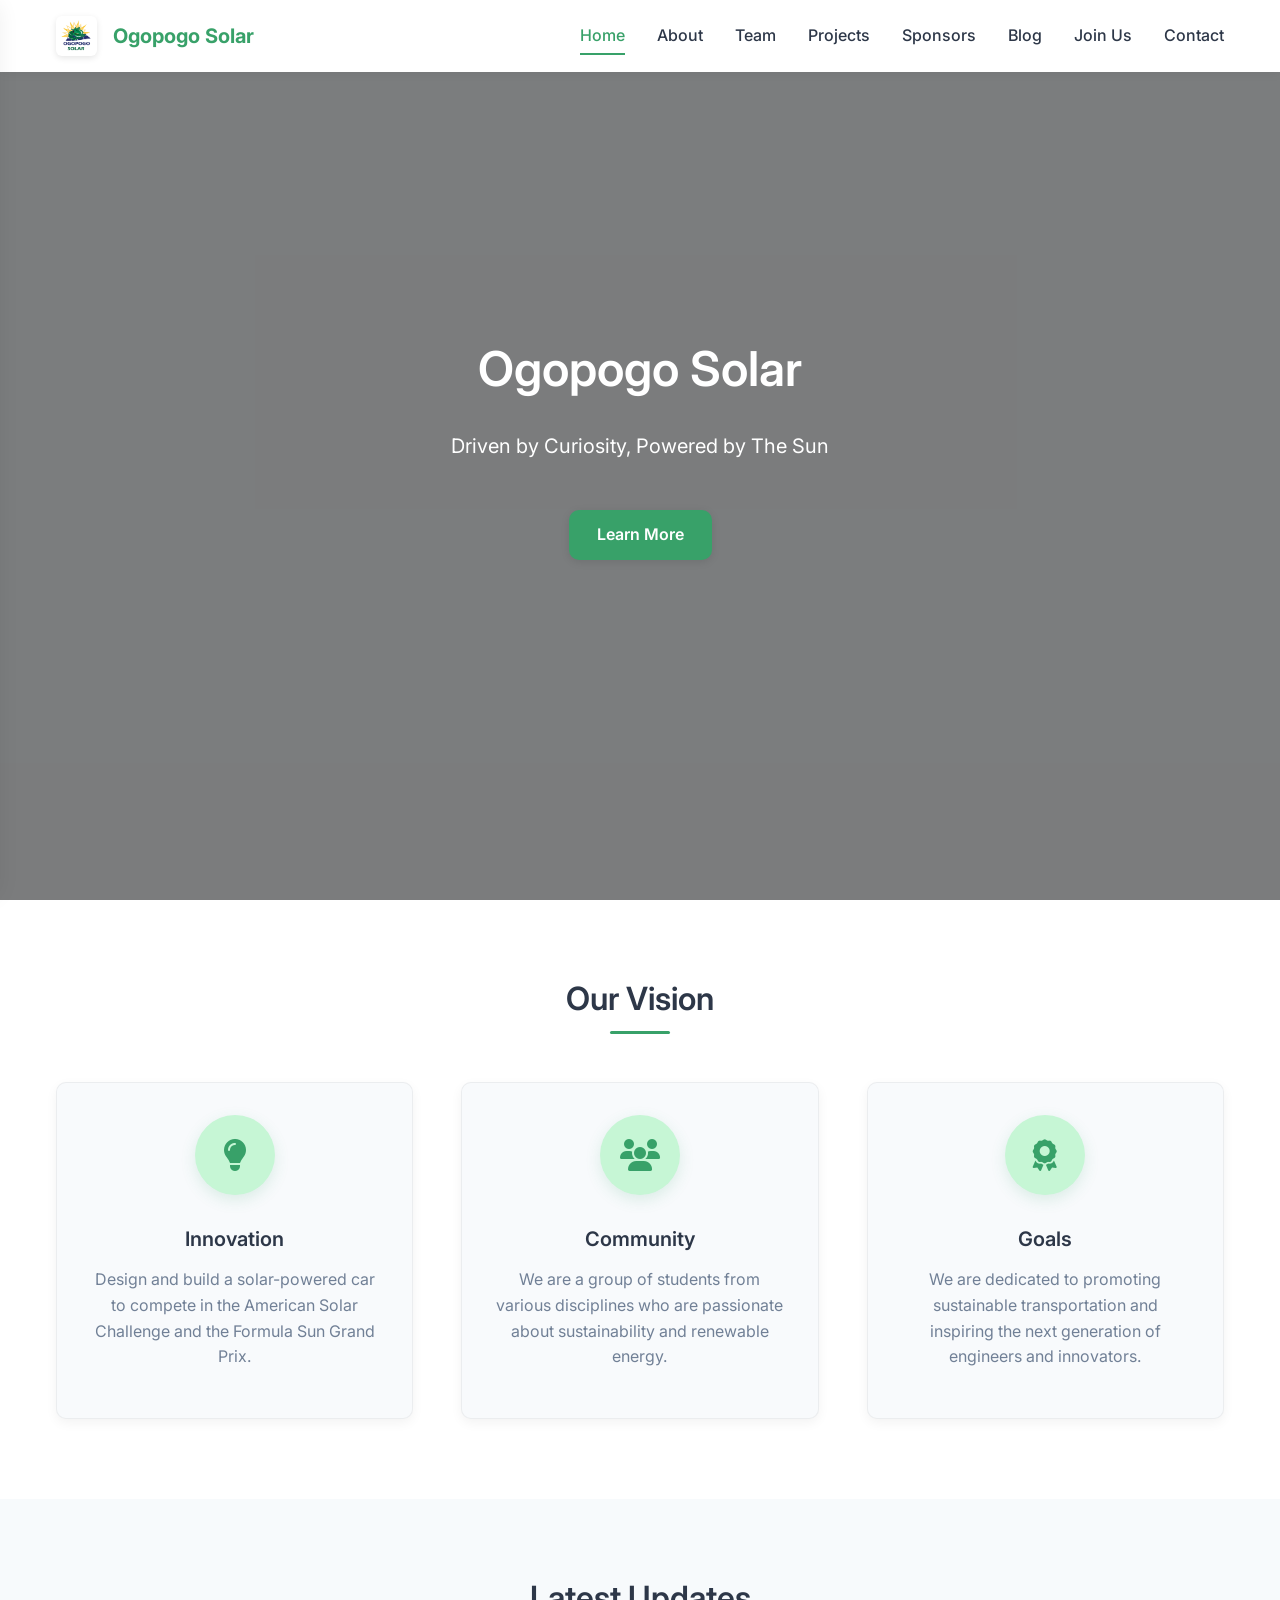
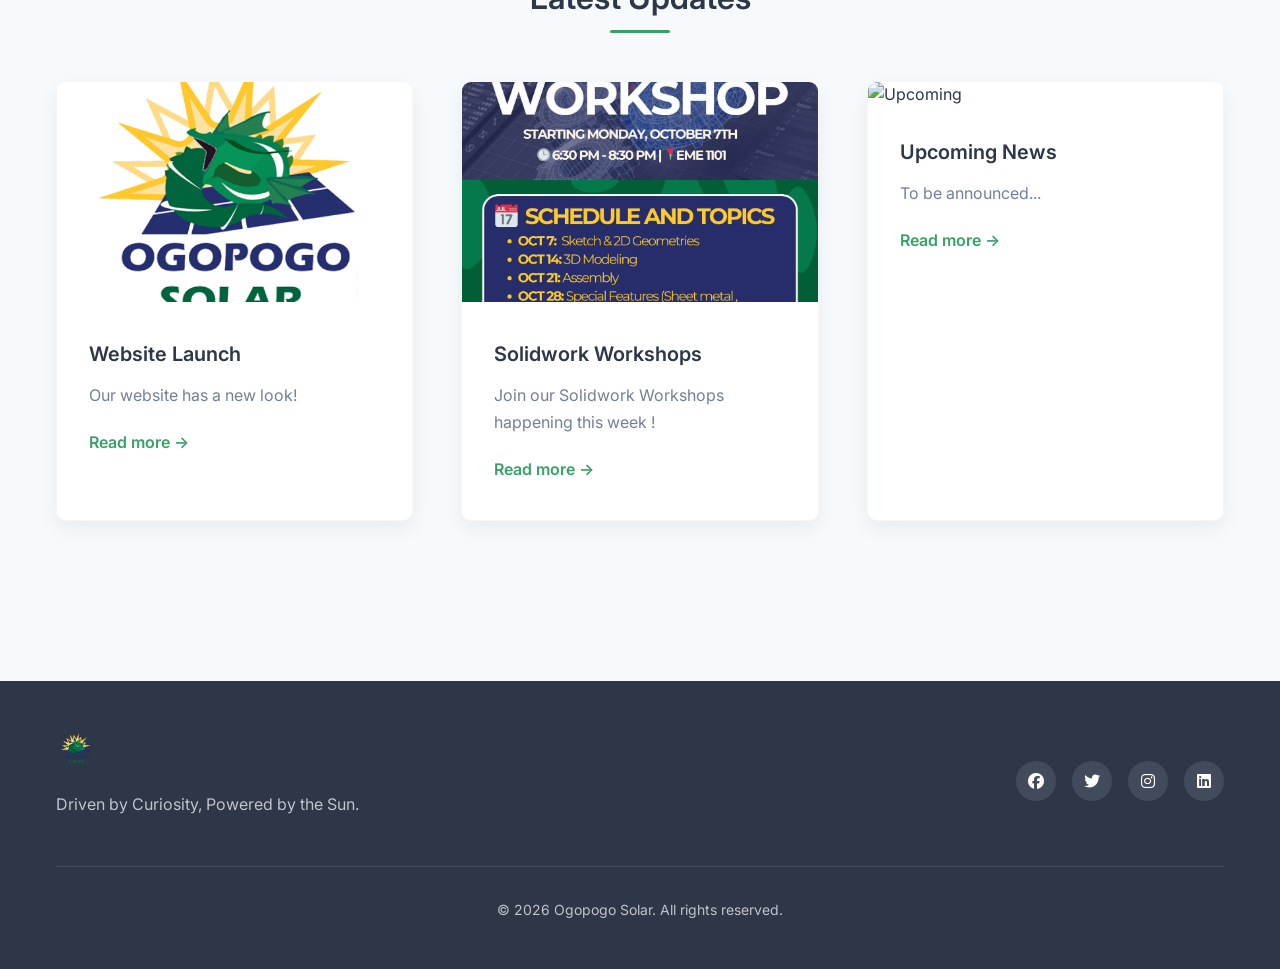
==== index.html @ 22ad95b1 "Intial Comit" ====
<!DOCTYPE html>
<html lang="en">
<head>
    <meta charset="UTF-8">
    <meta name="viewport" content="width=device-width, initial-scale=1.0">
    <title>Ogopogo Solar Website</title>
    <!--Google Fonts-->
    <link rel="stylesheet" href="https://fonts.googleapis.com/css2?family=Inter:wght@400;500;600;700&display=swap">
    <!--Shared CSS-->
    <link rel="stylesheet" href="css/style.css">
    <!--Page specific CSS-->
    <link rel="stylesheet" href="css/home.css">
    <!--Icons-->
    <link rel="stylesheet" href="https://cdnjs.cloudflare.com/ajax/libs/font-awesome/6.4.2/css/all.min.css">
</head>
<body>
    <!--Header-->
    <header class="header">
        <div class="container">
            <div class="header-content">
                <div class="logo">
                    <img src="img/logo.png" alt="Ogopogo Solar logo">
                    <span>Ogopogo Solar</span>
                </div>
                
                <nav class="main-nav">
                    <ul>
                        <li><a href="index.html" class="active">Home</a></li>
                        <li><a href="about.html">About</a></li>
                        <li><a href="team.html">Team</a></li>
                        <li><a href="projects.html">Projects</a></li>
                        <li><a href="sponsors.html">Sponsors</a></li>
                        <li><a href="blog.html">Blog</a></li>
                        <li><a href="join.html">Join Us</a></li>
                        <li><a href="contact.html">Contact</a></li>
                    </ul>
                </nav>
                
                <button class="mobile-menu-toggle">
                    <i class="fas fa-bars"></i>
                </button>
            </div>
        </div>
    </header>

    <!--Mobile Menu-->
    <div class="mobile-menu">
        <button class="mobile-menu-close">
            <i class="fas fa-times"></i>
        </button>
        <ul>
            <li><a href="index.html" class="active">Home</a></li>
            <li><a href="about.html">About</a></li>
            <li><a href="team.html">Team</a></li>
            <li><a href="projects.html">Projects</a></li>
            <li><a href="sponsors.html">Sponsors</a></li>
            <li><a href="blog.html">Blog</a></li>
            <li><a href="join.html">Join Us</a></li>
            <li><a href="contact.html">Contact</a></li>
        </ul>
    </div>

    <!--Main-->
    <main>
        <!--Video Background-->
        <section class="hero-video">
            <div class="video-container">
                <!--The Video-->
                <video class="video-bg" autoplay muted loop>
                    <source src="video/solar-car.mp4" type="video/mp4">
                    <!--Just in case the video doesnt work-->
                    <img src="img/hero-bg.jpg" alt="ImageFallback">
                </video>
                <div class="overlay">
                    <h1>Ogopogo Solar</h1>
                    <p>Driven by Curiosity, Powered by The Sun</p>
                    <a href="about.html" class="btn btn-primary">Learn More</a>
                </div>
            </div>
        </section>

        <!-- Why Join Us Section -->
        <section class="features">
            <div class="container">
                <h2 class="section-title">Our Vision</h2>
                
                <div class="features-grid">
                    <div class="feature-card">
                        <div class="feature-icon">
                            <i class="fas fa-lightbulb"></i>
                        </div>
                        <h3>Innovation</h3>
                        <p>Design and build a solar-powered car to compete in the American Solar Challenge and the Formula Sun Grand Prix.</p>
                    </div>
                    
                    <div class="feature-card">
                        <div class="feature-icon">
                            <i class="fas fa-users"></i>
                        </div>
                        <h3>Community</h3>
                        <p>We are a group of students from various disciplines who are passionate about sustainability and renewable energy.</p>
                    </div>
                    
                    <div class="feature-card">
                        <div class="feature-icon">
                            <i class="fas fa-award"></i>
                        </div>
                        <h3>Goals</h3>
                        <p>We are dedicated to promoting sustainable transportation and inspiring the next generation of engineers and innovators.</p>
                    </div>
                </div>
            </div>
        </section>

        <!-- Latest Updates Section -->
        <section class="latest-updates">
            <div class="container">
                <h2 class="section-title">Latest Updates</h2>
                
                <div class="updates-grid">
                    <div class="update-card">
                        <img src="img/update-1.jpg" alt="Website Launch">
                        <div class="update-content">
                            <h3>Website Launch</h3>
                            <p>Our website has a new look!</p>
                            <a href="#" class="read-more">Read more &rarr;</a>
                        </div>
                    </div>
                    
                    <div class="update-card">
                        <img src="img/update-2.jpg" alt="Workshops">
                        <div class="update-content">
                            <h3>Solidwork Workshops</h3>
                            <p>Join our Solidwork Workshops happening this week !</p>
                            <a href="#" class="read-more">Read more &rarr;</a>
                        </div>
                    </div>
                    
                    <div class="update-card">
                        <img src="img/update-3.jpg" alt="Upcoming">
                        <div class="update-content">
                            <h3>Upcoming News</h3>
                            <p>To be announced...</p>
                            <a href="#" class="read-more">Read more &rarr;</a>
                        </div>
                    </div>
                </div>
            </div>
        </section>
    </main>

    <!--Footer-->
    <footer class="footer">
        <div class="container">
            <div class="footer-content">
                <div class="footer-logo">
                    <img src="img/logo.png" alt="OgopogoSolar Logo">
                    <p>Driven by Curiosity, Powered by the Sun.</p>
                </div>
                <div class="social-links">
                    <a href="#"><i class="fab fa-facebook"></i></a>
                    <a href="#"><i class="fab fa-twitter"></i></a>
                    <a href="#"><i class="fab fa-instagram"></i></a>
                    <a href="#"><i class="fab fa-linkedin"></i></a>
                </div>
            </div>
            <div class="copyright">
                &copy; <span id="current-year"></span> Ogopogo Solar. All rights reserved.
            </div>
        </div>
    </footer>

    <!--Shared JavaScript-->
    <script src="js/main.js"></script>
    <!--Page specific JavaScript-->
    <script src="js/home.js"></script>
</body>
</html>
---- css/style.css ----
/* 
Shared style for the entire website
*/

/* Base Reset */
* {
    margin: 0;
    padding: 0;
    box-sizing: border-box;
}

/* Global Variables */
:root {
    /* Colors */
    --primary-color: #38a169;  /* Slightly deeper, more modern green */
    --primary-dark: #2f855a;
    --primary-light: #c6f6d5;
    --secondary-color: #4299e1;  /* Modern blue */
    --text-dark: #2d3748;  /* Softer dark text */
    --text-light: #718096;  /* Softer gray text */
    --background-light: #f7fafc;  /* Softer off-white */
    --background-white: #ffffff;
    --background-card: #f8fafc;  /* Very subtle off-white for cards */
    --header-shadow: rgba(0, 0, 0, 0.05);
    
    /* Font sizes */
    --font-xl: 3rem;
    --font-lg: 2rem;
    --font-md: 1.25rem;
    --font-sm: 1rem;
    --font-xs: 0.875rem;
    
    /* Spacing */
    --spacing-xs: 0.5rem;
    --spacing-sm: 1rem;
    --spacing-md: 2rem;
    --spacing-lg: 3rem;
    --spacing-xl: 5rem;
    
    /* Border radius */
    --border-radius-sm: 6px;  /* Slightly increased */
    --border-radius-md: 10px; /* Slightly increased */
    --border-radius-lg: 16px; /* Slightly increased */
    
    /* Transitions */
    --transition-speed: 0.3s;
}

/* Typography */
body {
    font-family: 'Inter', 'Segoe UI', Tahoma, Geneva, Verdana, sans-serif;
    line-height: 1.6;
    color: var(--text-dark);
    background-color: var(--background-light);
}

h1, h2, h3, h4, h5, h6 {
    margin-bottom: var(--spacing-sm);
    line-height: 1.2;
    font-weight: 600;
}

a {
    text-decoration: none;
    color: var(--primary-color);
    transition: color var(--transition-speed) ease;
}

a:hover {
    color: var(--primary-dark);
}

p {
    margin-bottom: var(--spacing-sm);
}

/* Layout & Container */
.container {
    width: 100%;
    max-width: 1200px;
    margin: 0 auto;
    padding: 0 var(--spacing-sm);
}

.section-title {
    text-align: center;
    font-size: var(--font-lg);
    margin-bottom: var(--spacing-lg);
    position: relative;
    padding-bottom: var(--spacing-sm);
}

.section-title::after {
    content: '';
    position: absolute;
    bottom: 0;
    left: 50%;
    transform: translateX(-50%);
    width: 60px;
    height: 3px;
    background-color: var(--primary-color);
    border-radius: 3px;
}

/* Buttons */
.btn {
    display: inline-block;
    padding: 0.75rem 1.75rem;
    font-weight: 600;
    border-radius: var(--border-radius-md);
    cursor: pointer;
    transition: all var(--transition-speed) ease;
    text-align: center;
    border: none;
    outline: none;
    box-shadow: 0 2px 8px rgba(0, 0, 0, 0.1);
}

.btn-primary {
    background-color: var(--primary-color);
    color: white;
}

.btn-primary:hover {
    background-color: var(--primary-dark);
    color: white;
    transform: translateY(-2px);
    box-shadow: 0 4px 12px rgba(0, 0, 0, 0.15);
}

.btn-secondary {
    background-color: var(--secondary-color);
    color: white;
}

.btn-secondary:hover {
    background-color: #1976D2;
    color: white;
    transform: translateY(-2px);
    box-shadow: 0 4px 12px rgba(0, 0, 0, 0.15);
}

.btn-outline {
    background-color: transparent;
    border: 2px solid var(--primary-color);
    color: var(--primary-color);
}

.btn-outline:hover {
    background-color: var(--primary-color);
    color: white;
    transform: translateY(-2px);
}

/* Header */
.header {
    position: fixed;
    top: 0;
    left: 0;
    width: 100%;
    background-color: var(--background-white);
    box-shadow: 0 2px 10px var(--header-shadow);
    z-index: 1000;
    transition: all var(--transition-speed) ease;
}

.header.scrolled {
    padding: 5px 0;
    box-shadow: 0 4px 20px rgba(0, 0, 0, 0.08);
}

.header-content {
    display: flex;
    justify-content: space-between;
    align-items: center;
    padding: var(--spacing-sm) 0;
}

.logo {
    display: flex;
    align-items: center;
    transition: transform var(--transition-speed) ease;
}

.logo:hover {
    transform: scale(1.05);
}

.logo img {
    height: 40px;
    margin-right: var(--spacing-sm);
    border-radius: var(--border-radius-sm);
    box-shadow: 0 2px 6px rgba(0, 0, 0, 0.1);
}

.logo span {
    font-size: var(--font-md);
    font-weight: 700;
    color: var(--primary-color);
}

.main-nav ul {
    display: flex;
    list-style: none;
}

.main-nav li {
    margin-left: var(--spacing-md);
}

.main-nav a {
    color: var(--text-dark);
    font-weight: 500;
    position: relative;
    padding: 8px 0;
}

.main-nav a:hover {
    color: var(--primary-color);
}

.main-nav a.active {
    color: var(--primary-color);
}

.main-nav a::after {
    content: '';
    position: absolute;
    bottom: -2px;
    left: 0;
    width: 0;
    height: 2px;
    background-color: var(--primary-color);
    transition: width var(--transition-speed) ease;
}

.main-nav a:hover::after,
.main-nav a.active::after {
    width: 100%;
}

.mobile-menu-toggle {
    display: none;
    background: none;
    border: none;
    font-size: var(--font-md);
    color: var(--text-dark);
    cursor: pointer;
    transition: color var(--transition-speed) ease;
}

.mobile-menu-toggle:hover {
    color: var(--primary-color);
}

/* Mobile Menu */
.mobile-menu {
    position: fixed;
    top: 0;
    left: 0;
    width: 280px;
    height: 100vh;
    background-color: var(--background-white);
    z-index: 1001;
    transform: translateX(-100%);
    transition: transform var(--transition-speed) ease;
    box-shadow: 2px 0 20px var(--header-shadow);
    padding: var(--spacing-lg) var(--spacing-md);
    border-radius: 0 var(--border-radius-lg) var(--border-radius-lg) 0;
}

.mobile-menu.open {
    transform: translateX(0);
}

.mobile-menu-close {
    position: absolute;
    top: var(--spacing-sm);
    right: var(--spacing-sm);
    background: none;
    border: none;
    font-size: var(--font-md);
    color: var(--text-dark);
    cursor: pointer;
    padding: 5px;
    border-radius: 50%;
    transition: all var(--transition-speed) ease;
}

.mobile-menu-close:hover {
    color: var(--primary-color);
    background-color: var(--primary-light);
}

.mobile-menu ul {
    list-style: none;
    margin-top: var(--spacing-lg);
}

.mobile-menu li {
    margin-bottom: var(--spacing-md);
}

.mobile-menu a {
    color: var(--text-dark);
    font-weight: 500;
    display: block;
    font-size: var(--font-md);
    padding: 8px 0;
    border-radius: var(--border-radius-sm);
    transition: all var(--transition-speed) ease;
}

.mobile-menu a:hover, .mobile-menu a.active {
    color: var(--primary-color);
    padding-left: 10px;
}

/* Footer */
.footer {
    background-color: #2d3748;
    color: white;
    padding: var(--spacing-lg) 0;
    margin-top: var(--spacing-xl);
}

.footer-content {
    display: flex;
    justify-content: space-between;
    align-items: center;
    margin-bottom: var(--spacing-md);
}

.footer-logo img {
    height: 40px;
    margin-bottom: var(--spacing-sm);
    border-radius: var(--border-radius-sm);
}

.footer-logo p {
    color: rgba(255, 255, 255, 0.7);
}

.social-links {
    display: flex;
    gap: var(--spacing-sm);
}

.social-links a {
    display: flex;
    align-items: center;
    justify-content: center;
    width: 40px;
    height: 40px;
    background-color: rgba(255, 255, 255, 0.1);
    border-radius: 50%;
    color: white;
    transition: all var(--transition-speed) ease;
}

.social-links a:hover {
    background-color: var(--primary-color);
    transform: translateY(-3px);
    box-shadow: 0 5px 15px rgba(0, 0, 0, 0.2);
}

.copyright {
    text-align: center;
    border-top: 1px solid rgba(255, 255, 255, 0.1);
    padding-top: var(--spacing-md);
    font-size: var(--font-xs);
    color: rgba(255, 255, 255, 0.7);
}

/* Responsive styles */
@media (max-width: 992px) {
    .main-nav {
        display: none;
    }
    
    .mobile-menu-toggle {
        display: block;
    }
    
    .footer-content {
        flex-direction: column;
        text-align: center;
    }
    
    .social-links {
        margin-top: var(--spacing-sm);
    }
    
    :root {
        --font-xl: 2.75rem;
        --font-lg: 1.9rem;
    }
}

@media (max-width: 768px) {
    :root {
        --font-xl: 2.5rem;
        --font-lg: 1.8rem;
    }
    
    .section-title {
        margin-bottom: var(--spacing-md);
    }
    
    .btn {
        padding: 0.6rem 1.5rem;
    }
    
    .container {
        padding: 0 var(--spacing-md);
    }
}

@media (max-width: 576px) {
    :root {
        --font-xl: 2rem;
        --font-lg: 1.5rem;
        --font-md: 1.1rem;
    }
    
    .container {
        padding: 0 var(--spacing-sm);
    }
    
    .logo img {
        height: 32px;
    }
    
    .logo span {
        font-size: 1.1rem;
    }
}

/* Additional Modern Styles */
.card {
    background-color: var(--background-white);
    border-radius: var(--border-radius-md);
    padding: var(--spacing-md);
    box-shadow: 0 5px 20px rgba(0, 0, 0, 0.05);
    transition: transform var(--transition-speed) ease, box-shadow var(--transition-speed) ease;
}

.card:hover {
    transform: translateY(-5px);
    box-shadow: 0 15px 30px rgba(0, 0, 0, 0.1);
}

.glass-effect {
    background: rgba(255, 255, 255, 0.05);
    backdrop-filter: blur(10px);
    -webkit-backdrop-filter: blur(10px);
    border: 1px solid rgba(255, 255, 255, 0.1);
    box-shadow: 0 8px 32px 0 rgba(31, 38, 135, 0.07);
}

/* For page transitions */
.page-transition {
    animation: fadeIn 0.8s ease-in-out;
}

@keyframes fadeIn {
    from { opacity: 0; transform: translateY(10px); }
    to { opacity: 1; transform: translateY(0); }
}

/* Improved Scrollbar */
::-webkit-scrollbar {
    width: 8px;
    height: 8px;
}

::-webkit-scrollbar-track {
    background-color: rgba(0, 0, 0, 0.05);
    border-radius: 10px;
}

::-webkit-scrollbar-thumb {
    background-color: var(--primary-color);
    border-radius: 10px;
}

::-webkit-scrollbar-thumb:hover {
    background-color: var(--primary-dark);
}
---- css/home.css ----
/* 
Styling for home page
*/

/* Hero Video Section */
.hero-video {
    position: relative;
    width: 100%;
    height: 100vh;
    overflow: hidden;
}

.video-container {
    position: relative;
    width: 100%;
    height: 100%;
}

.video-bg {
    position: absolute;
    top: 0;
    left: 0;
    width: 100%;
    height: 100%;
    object-fit: cover;
}

.overlay {
    position: absolute;
    top: 0;
    left: 0;
    width: 100%;
    height: 100%;
    background-color: rgba(0, 0, 0, 0.5);
    display: flex;
    flex-direction: column;
    justify-content: center;
    align-items: center;
    color: white;
    text-align: center;
    padding: 0 1rem;
}

.overlay h1 {
    font-size: var(--font-xl);
    margin-bottom: var(--spacing-md);
    animation: fadeInDown 1s ease-out;
}

.overlay p {
    font-size: var(--font-md);
    max-width: 800px;
    margin-bottom: var(--spacing-lg);
    animation: fadeInUp 1s ease-out 0.3s;
    animation-fill-mode: both;
}

.overlay .btn {
    animation: fadeInUp 1s ease-out 0.6s;
    animation-fill-mode: both;
}

/* Features Section */
.features {
    padding: var(--spacing-xl) 0;
    background-color: var(--background-white);
}

.features-grid {
    display: grid;
    grid-template-columns: repeat(3, 1fr);
    gap: var(--spacing-lg);
}

.feature-card {
    text-align: center;
    padding: var(--spacing-md);
    border-radius: var(--border-radius-md);
    border: 1px solid rgba(0, 0, 0, 0.05);
    background-color: var(--background-card);
    transition: transform var(--transition-speed) ease, box-shadow var(--transition-speed) ease;
    box-shadow: 0 4px 12px rgba(0, 0, 0, 0.05);
}

.feature-card:hover {
    transform: translateY(-8px);
    box-shadow: 0 15px 35px rgba(0, 0, 0, 0.1);
}

.feature-icon {
    width: 80px;
    height: 80px;
    background-color: var(--primary-light);
    display: flex;
    align-items: center;
    justify-content: center;
    border-radius: 50%;
    margin: 0 auto var(--spacing-md);
    box-shadow: 0 5px 15px rgba(56, 161, 105, 0.15);
}

.feature-icon i {
    font-size: 32px;
    color: var(--primary-color);
}

.feature-card h3 {
    font-size: var(--font-md);
    margin-bottom: var(--spacing-sm);
}

.feature-card p {
    color: var(--text-light);
}

/* Latest Updates Section */
.latest-updates {
    padding: var(--spacing-xl) 0;
    background-color: var(--background-light);
}

.updates-grid {
    display: grid;
    grid-template-columns: repeat(3, 1fr);
    gap: var(--spacing-lg);
}

.update-card {
    background-color: var(--background-white);
    border-radius: var(--border-radius-md);
    overflow: hidden;
    box-shadow: 0 8px 20px rgba(0, 0, 0, 0.06);
    transition: transform var(--transition-speed) ease, box-shadow var(--transition-speed) ease;
    border: 1px solid rgba(0, 0, 0, 0.03);
}

.update-card:hover {
    transform: translateY(-8px);
    box-shadow: 0 15px 35px rgba(0, 0, 0, 0.1);
}

.update-card img {
    width: 100%;
    height: 220px;
    object-fit: cover;
    transition: transform 0.7s ease;
}

.update-card:hover img {
    transform: scale(1.05);
}

.update-content {
    padding: var(--spacing-md);
}

.update-content h3 {
    font-size: var(--font-md);
    margin-bottom: var(--spacing-sm);
    color: var(--text-dark);
}

.update-content p {
    color: var(--text-light);
    margin-bottom: var(--spacing-sm);
    line-height: 1.7;
}

.read-more {
    display: inline-flex;
    align-items: center;
    font-weight: 600;
    color: var(--primary-color);
    padding: 5px 0;
    position: relative;
    overflow: hidden;
}

.read-more::after {
    content: '';
    position: absolute;
    bottom: 0;
    left: 0;
    width: 100%;
    height: 2px;
    background-color: var(--primary-color);
    transform: scaleX(0);
    transform-origin: right;
    transition: transform 0.3s ease;
}

.read-more:hover::after {
    transform: scaleX(1);
    transform-origin: left;
}

.read-more i {
    margin-left: 8px;
    transition: transform var(--transition-speed) ease;
}

.read-more:hover i {
    transform: translateX(5px);
}

/* Animations */
@keyframes fadeInDown {
    from {
        opacity: 0;
        transform: translateY(-20px);
    }
    to {
        opacity: 1;
        transform: translateY(0);
    }
}

@keyframes fadeInUp {
    from {
        opacity: 0;
        transform: translateY(20px);
    }
    to {
        opacity: 1;
        transform: translateY(0);
    }
}

/* Responsive */
@media (max-width: 992px) {
    .features-grid,
    .updates-grid {
        grid-template-columns: repeat(2, 1fr);
    }
}

@media (max-width: 768px) {
    .overlay h1 {
        font-size: 2.5rem;
    }
    
    .overlay p {
        font-size: 1.1rem;
    }
}

@media (max-width: 576px) {
    .features-grid,
    .updates-grid {
        grid-template-columns: 1fr;
    }
    
    .overlay h1 {
        font-size: 2rem;
    }
    
    .overlay p {
        font-size: 1rem;
    }
}
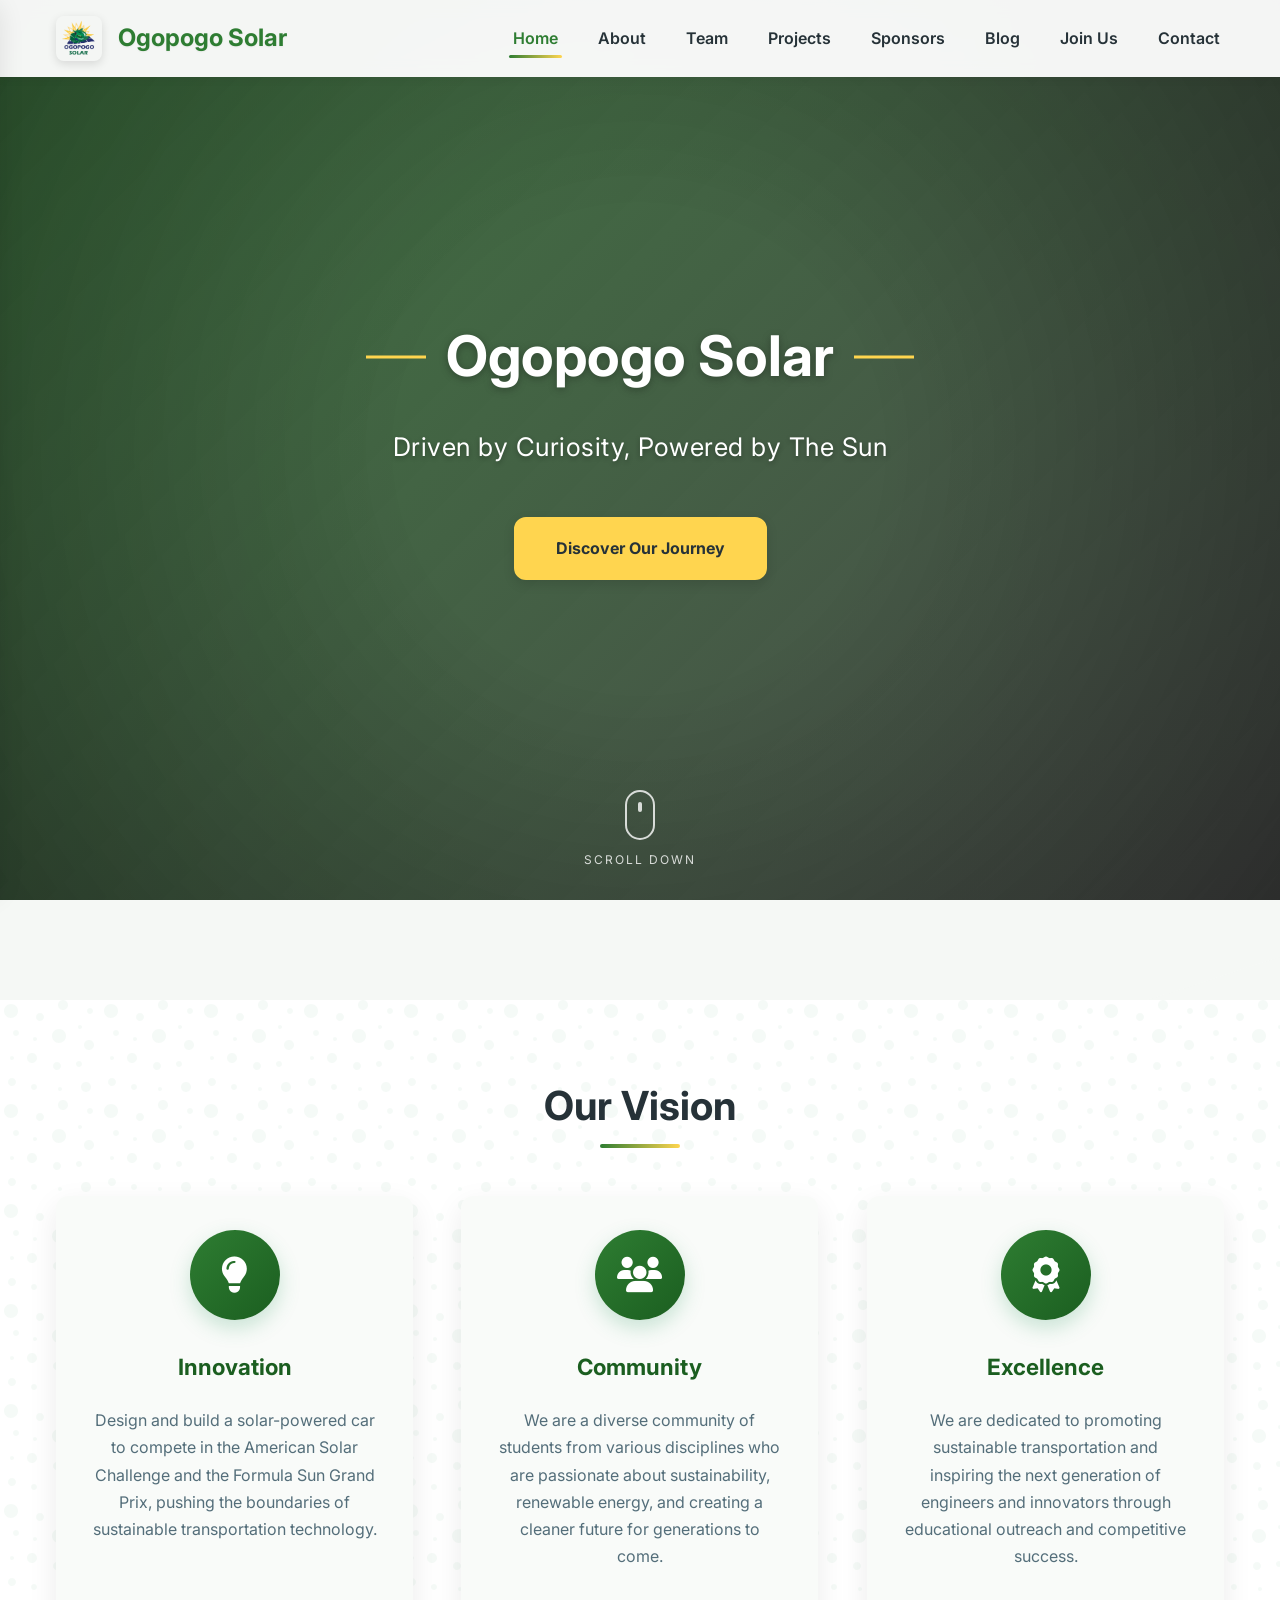
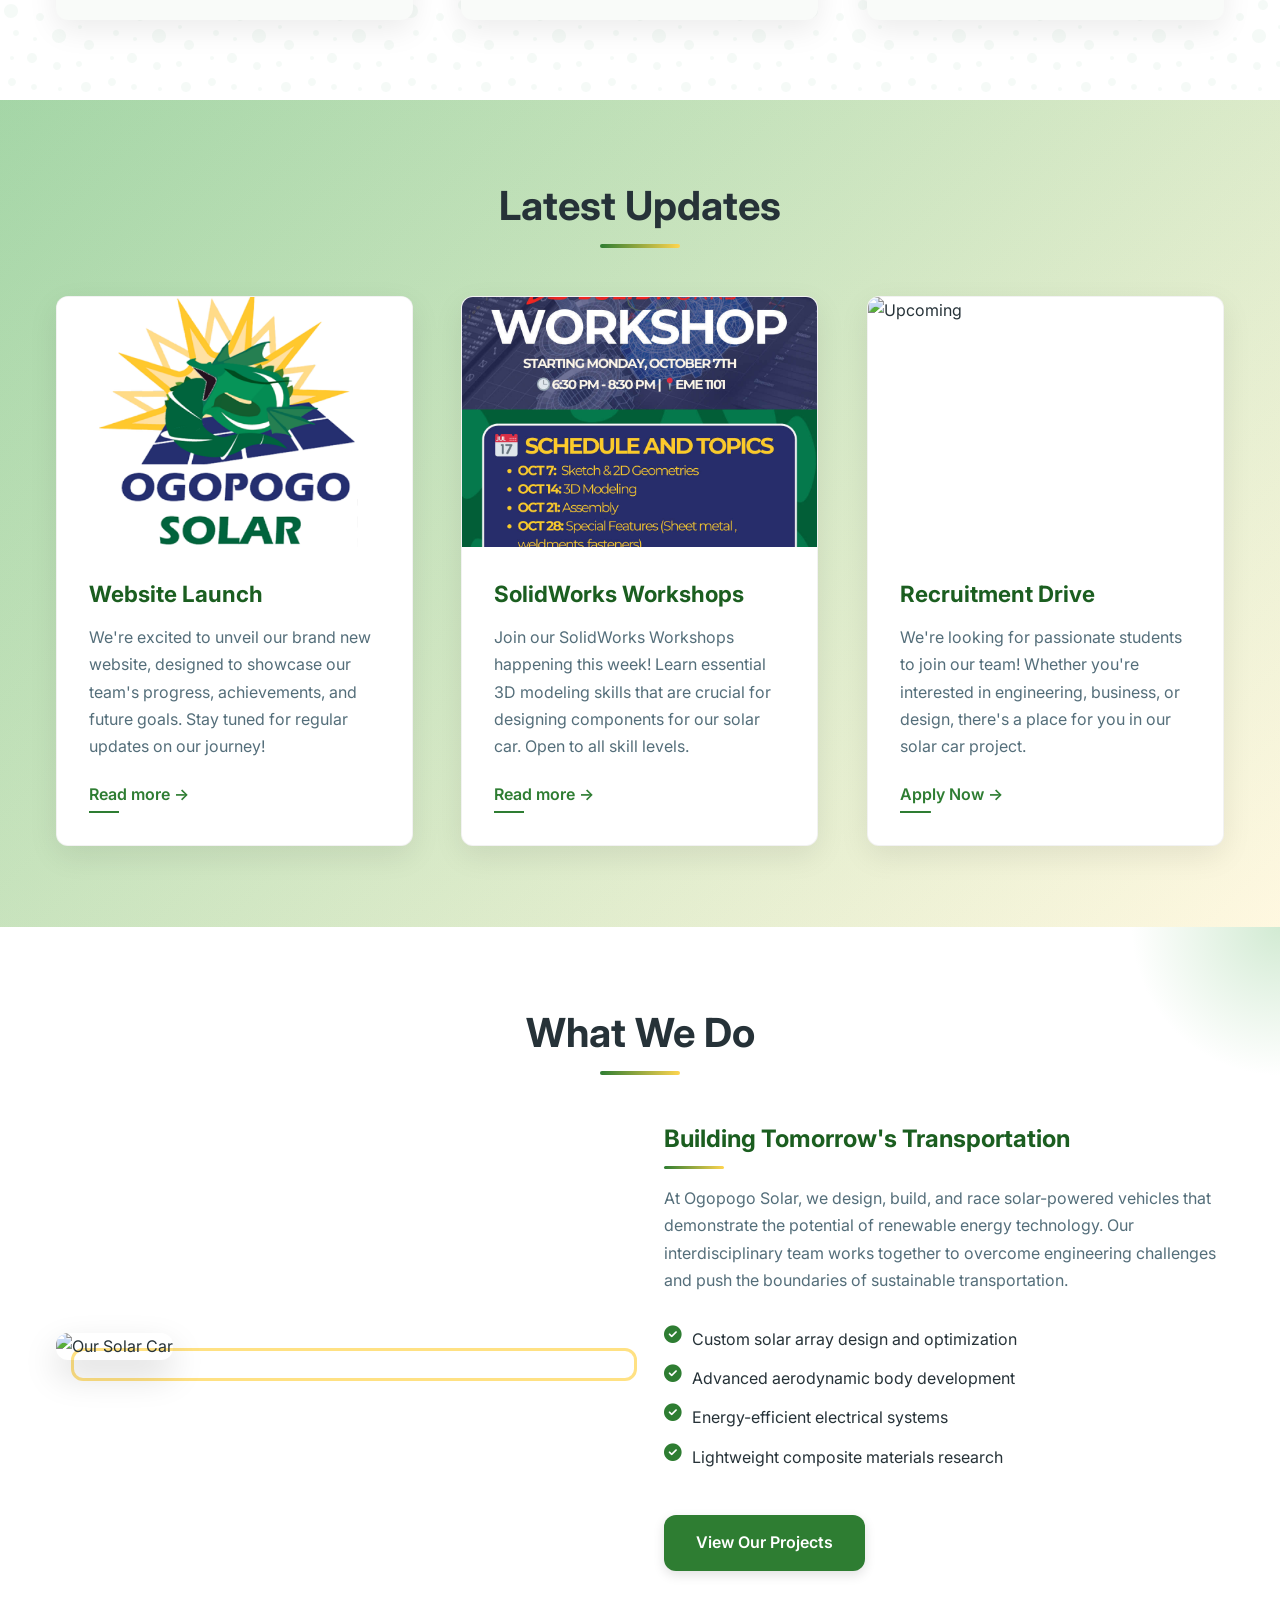
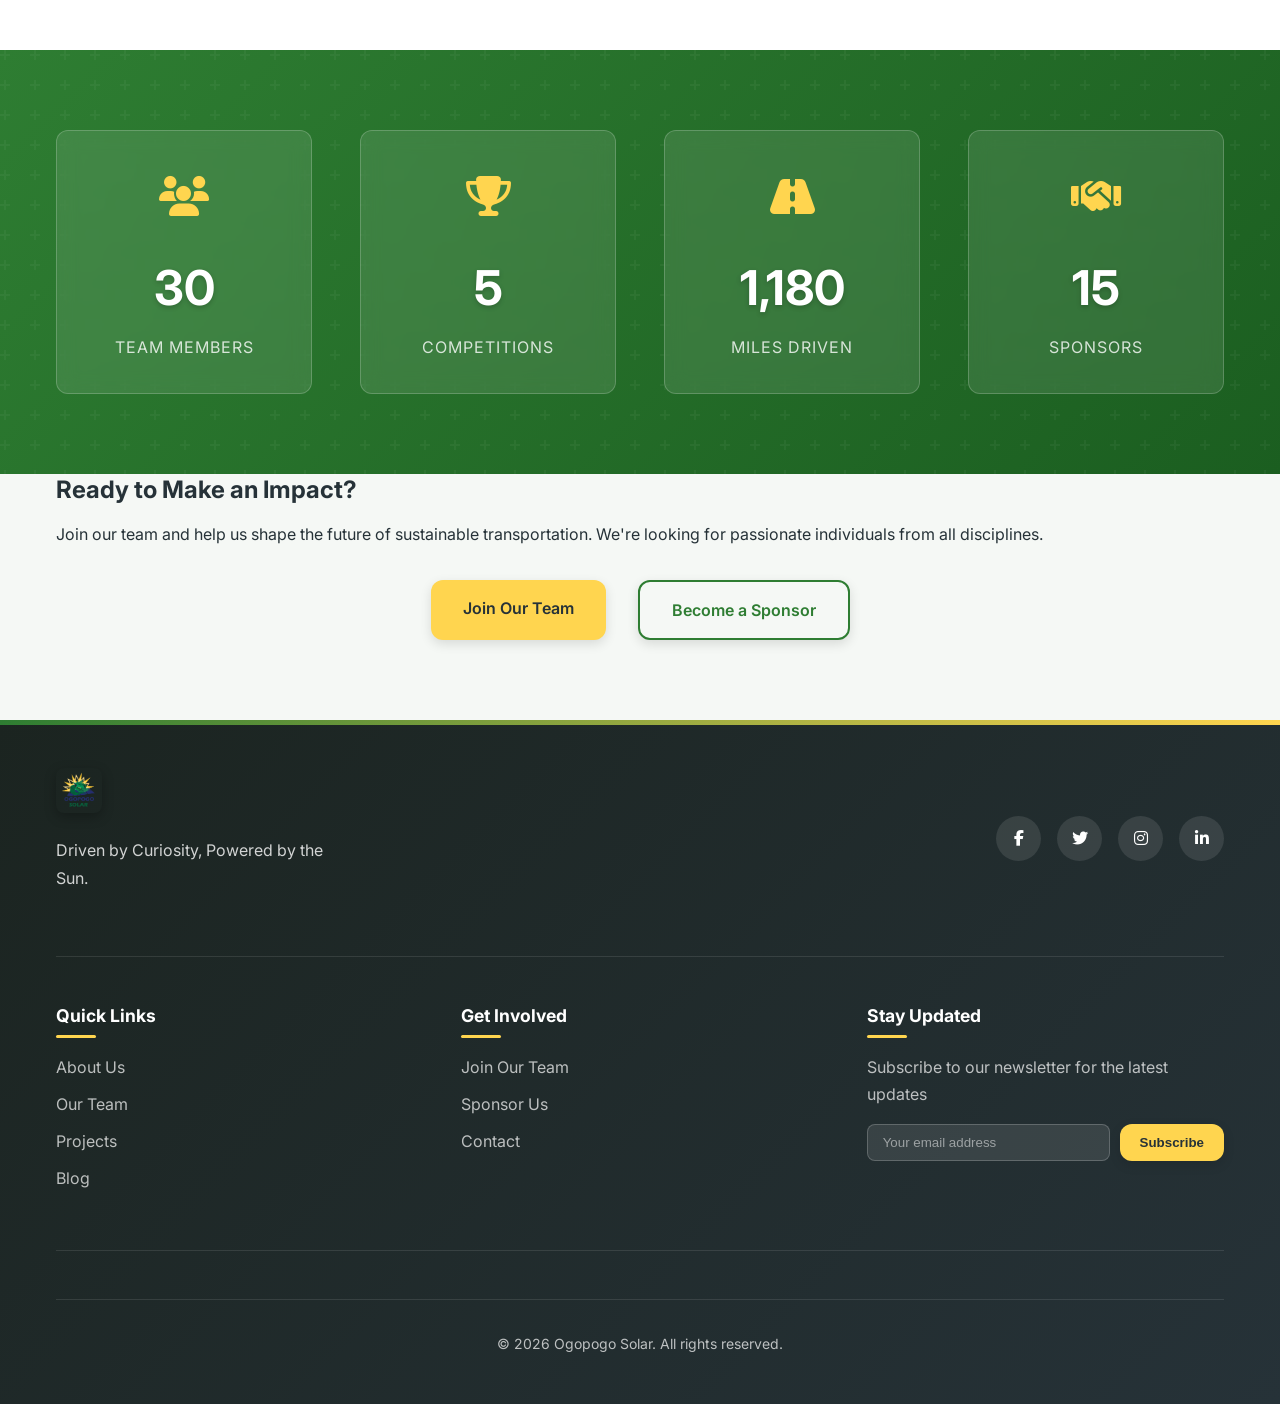
==== commit 8915cadb: "Make it more modern and green" ====
--- a/index.html
+++ b/index.html
@@ -5,15 +5,50 @@
     <meta name="viewport" content="width=device-width, initial-scale=1.0">
     <title>Ogopogo Solar Website</title>
     <!--Google Fonts-->
-    <link rel="stylesheet" href="https://fonts.googleapis.com/css2?family=Inter:wght@400;500;600;700&display=swap">
+    <link rel="stylesheet" href="https://fonts.googleapis.com/css2?family=Inter:wght@400;500;600;700;800&display=swap">
     <!--Shared CSS-->
     <link rel="stylesheet" href="css/style.css">
     <!--Page specific CSS-->
     <link rel="stylesheet" href="css/home.css">
     <!--Icons-->
     <link rel="stylesheet" href="https://cdnjs.cloudflare.com/ajax/libs/font-awesome/6.4.2/css/all.min.css">
+    <!-- Preloader -->
+    <style>
+        .preloader {
+            position: fixed;
+            top: 0;
+            left: 0;
+            width: 100%;
+            height: 100%;
+            background-color: white;
+            display: flex;
+            justify-content: center;
+            align-items: center;
+            z-index: 9999;
+            transition: opacity 0.5s ease;
+        }
+        
+        .preloader-spinner {
+            width: 50px;
+            height: 50px;
+            border: 5px solid rgba(46, 125, 50, 0.2);
+            border-top: 5px solid #2e7d32;
+            border-radius: 50%;
+            animation: spin 1s linear infinite;
+        }
+        
+        @keyframes spin {
+            0% { transform: rotate(0deg); }
+            100% { transform: rotate(360deg); }
+        }
+    </style>
 </head>
 <body>
+    <!-- Preloader -->
+    <div class="preloader">
+        <div class="preloader-spinner"></div>
+    </div>
+
     <!--Header-->
     <header class="header">
         <div class="container">
@@ -62,88 +97,184 @@
 
     <!--Main-->
     <main>
-        <!--Video Background-->
-        <section class="hero-video">
+        <!--Video Background with Particles-->
+        <section class="hero-video" id="home">
             <div class="video-container">
                 <!--The Video-->
-                <video class="video-bg" autoplay muted loop>
+                <video class="video-bg" autoplay muted loop playsinline>
                     <source src="video/solar-car.mp4" type="video/mp4">
-                    <!--Just in case the video doesnt work-->
+                    <!--Fallback-->
                     <img src="img/hero-bg.jpg" alt="ImageFallback">
                 </video>
+                
+                <!-- Particles container will be added by JavaScript -->
+                <div class="particles">
+                    <!-- Particles will be added dynamically -->
+                    <div class="particle"></div>
+                    <div class="particle"></div>
+                    <div class="particle"></div>
+                    <div class="particle"></div>
+                    <div class="particle"></div>
+                    <div class="particle"></div>
+                    <div class="particle"></div>
+                    <div class="particle"></div>
+                    <div class="particle"></div>
+                </div>
+                
                 <div class="overlay">
                     <h1>Ogopogo Solar</h1>
                     <p>Driven by Curiosity, Powered by The Sun</p>
-                    <a href="about.html" class="btn btn-primary">Learn More</a>
-                </div>
-            </div>
-        </section>
-
-        <!-- Why Join Us Section -->
-        <section class="features">
+                    <a href="about.html" class="btn">Discover Our Journey</a>
+                </div>
+                
+                <!-- Scroll indicator -->
+                <div class="scroll-indicator">
+                    <div class="mouse">
+                        <div class="wheel"></div>
+                    </div>
+                    <span>Scroll Down</span>
+                </div>
+            </div>
+        </section>
+
+        <!-- Section divider with wave -->
+        <div class="section-divider">
+            <div class="divider-wave"></div>
+        </div>
+
+        <!-- Our Vision Section -->
+        <section class="features" id="vision">
             <div class="container">
                 <h2 class="section-title">Our Vision</h2>
                 
                 <div class="features-grid">
-                    <div class="feature-card">
+                    <div class="feature-card fade-in-section">
                         <div class="feature-icon">
                             <i class="fas fa-lightbulb"></i>
                         </div>
                         <h3>Innovation</h3>
-                        <p>Design and build a solar-powered car to compete in the American Solar Challenge and the Formula Sun Grand Prix.</p>
-                    </div>
-                    
-                    <div class="feature-card">
+                        <p>Design and build a solar-powered car to compete in the American Solar Challenge and the Formula Sun Grand Prix, pushing the boundaries of sustainable transportation technology.</p>
+                    </div>
+                    
+                    <div class="feature-card fade-in-section">
                         <div class="feature-icon">
                             <i class="fas fa-users"></i>
                         </div>
                         <h3>Community</h3>
-                        <p>We are a group of students from various disciplines who are passionate about sustainability and renewable energy.</p>
-                    </div>
-                    
-                    <div class="feature-card">
+                        <p>We are a diverse community of students from various disciplines who are passionate about sustainability, renewable energy, and creating a cleaner future for generations to come.</p>
+                    </div>
+                    
+                    <div class="feature-card fade-in-section">
                         <div class="feature-icon">
                             <i class="fas fa-award"></i>
                         </div>
-                        <h3>Goals</h3>
-                        <p>We are dedicated to promoting sustainable transportation and inspiring the next generation of engineers and innovators.</p>
+                        <h3>Excellence</h3>
+                        <p>We are dedicated to promoting sustainable transportation and inspiring the next generation of engineers and innovators through educational outreach and competitive success.</p>
                     </div>
                 </div>
             </div>
         </section>
 
         <!-- Latest Updates Section -->
-        <section class="latest-updates">
+        <section class="latest-updates accent-bg" id="updates">
+            <div class="bg-pattern"></div>
             <div class="container">
                 <h2 class="section-title">Latest Updates</h2>
                 
                 <div class="updates-grid">
-                    <div class="update-card">
+                    <div class="update-card fade-in-section">
                         <img src="img/update-1.jpg" alt="Website Launch">
                         <div class="update-content">
                             <h3>Website Launch</h3>
-                            <p>Our website has a new look!</p>
+                            <p>We're excited to unveil our brand new website, designed to showcase our team's progress, achievements, and future goals. Stay tuned for regular updates on our journey!</p>
                             <a href="#" class="read-more">Read more &rarr;</a>
                         </div>
                     </div>
                     
-                    <div class="update-card">
+                    <div class="update-card fade-in-section">
                         <img src="img/update-2.jpg" alt="Workshops">
                         <div class="update-content">
-                            <h3>Solidwork Workshops</h3>
-                            <p>Join our Solidwork Workshops happening this week !</p>
+                            <h3>SolidWorks Workshops</h3>
+                            <p>Join our SolidWorks Workshops happening this week! Learn essential 3D modeling skills that are crucial for designing components for our solar car. Open to all skill levels.</p>
                             <a href="#" class="read-more">Read more &rarr;</a>
                         </div>
                     </div>
                     
-                    <div class="update-card">
+                    <div class="update-card fade-in-section">
                         <img src="img/update-3.jpg" alt="Upcoming">
                         <div class="update-content">
-                            <h3>Upcoming News</h3>
-                            <p>To be announced...</p>
-                            <a href="#" class="read-more">Read more &rarr;</a>
-                        </div>
-                    </div>
+                            <h3>Recruitment Drive</h3>
+                            <p>We're looking for passionate students to join our team! Whether you're interested in engineering, business, or design, there's a place for you in our solar car project.</p>
+                            <a href="join.html" class="read-more">Apply Now &rarr;</a>
+                        </div>
+                    </div>
+                </div>
+            </div>
+        </section>
+        
+        <!-- Showcase Section (New) -->
+        <section class="showcase-section" id="showcase">
+            <div class="container">
+                <h2 class="section-title">What We Do</h2>
+                
+                <div class="showcase-content">
+                    <div class="showcase-image fade-in-section">
+                        <img src="img/showcase-car.jpg" alt="Our Solar Car">
+                    </div>
+                    <div class="showcase-text fade-in-section">
+                        <h3>Building Tomorrow's Transportation</h3>
+                        <p>At Ogopogo Solar, we design, build, and race solar-powered vehicles that demonstrate the potential of renewable energy technology. Our interdisciplinary team works together to overcome engineering challenges and push the boundaries of sustainable transportation.</p>
+                        <ul class="showcase-features">
+                            <li><i class="fas fa-check-circle"></i> Custom solar array design and optimization</li>
+                            <li><i class="fas fa-check-circle"></i> Advanced aerodynamic body development</li>
+                            <li><i class="fas fa-check-circle"></i> Energy-efficient electrical systems</li>
+                            <li><i class="fas fa-check-circle"></i> Lightweight composite materials research</li>
+                        </ul>
+                        <a href="projects.html" class="btn btn-primary">View Our Projects</a>
+                    </div>
+                </div>
+            </div>
+        </section>
+        
+        <!-- Stats Counter Section (New) -->
+        <section class="stats-section">
+            <div class="container">
+                <div class="stats-grid">
+                    <div class="stat-item fade-in-section">
+                        <div class="stat-icon"><i class="fas fa-users"></i></div>
+                        <div class="stat-count" data-count="30">0</div>
+                        <div class="stat-label">Team Members</div>
+                    </div>
+                    
+                    <div class="stat-item fade-in-section">
+                        <div class="stat-icon"><i class="fas fa-trophy"></i></div>
+                        <div class="stat-count" data-count="5">0</div>
+                        <div class="stat-label">Competitions</div>
+                    </div>
+                    
+                    <div class="stat-item fade-in-section">
+                        <div class="stat-icon"><i class="fas fa-road"></i></div>
+                        <div class="stat-count" data-count="2500">0</div>
+                        <div class="stat-label">Miles Driven</div>
+                    </div>
+                    
+                    <div class="stat-item fade-in-section">
+                        <div class="stat-icon"><i class="fas fa-handshake"></i></div>
+                        <div class="stat-count" data-count="15">0</div>
+                        <div class="stat-label">Sponsors</div>
+                    </div>
+                </div>
+            </div>
+        </section>
+        
+        <!-- Call to Action -->
+        <section class="cta-section">
+            <div class="container">
+                <h2>Ready to Make an Impact?</h2>
+                <p>Join our team and help us shape the future of sustainable transportation. We're looking for passionate individuals from all disciplines.</p>
+                <div class="cta-buttons">
+                    <a href="join.html" class="btn btn-accent">Join Our Team</a>
+                    <a href="sponsors.html" class="btn btn-outline">Become a Sponsor</a>
                 </div>
             </div>
         </section>
@@ -158,10 +289,37 @@
                     <p>Driven by Curiosity, Powered by the Sun.</p>
                 </div>
                 <div class="social-links">
-                    <a href="#"><i class="fab fa-facebook"></i></a>
-                    <a href="#"><i class="fab fa-twitter"></i></a>
-                    <a href="#"><i class="fab fa-instagram"></i></a>
-                    <a href="#"><i class="fab fa-linkedin"></i></a>
+                    <a href="#" aria-label="Facebook"><i class="fab fa-facebook-f"></i></a>
+                    <a href="#" aria-label="Twitter"><i class="fab fa-twitter"></i></a>
+                    <a href="#" aria-label="Instagram"><i class="fab fa-instagram"></i></a>
+                    <a href="#" aria-label="LinkedIn"><i class="fab fa-linkedin-in"></i></a>
+                </div>
+            </div>
+            <div class="footer-nav">
+                <div class="footer-links">
+                    <h4>Quick Links</h4>
+                    <ul>
+                        <li><a href="about.html">About Us</a></li>
+                        <li><a href="team.html">Our Team</a></li>
+                        <li><a href="projects.html">Projects</a></li>
+                        <li><a href="blog.html">Blog</a></li>
+                    </ul>
+                </div>
+                <div class="footer-links">
+                    <h4>Get Involved</h4>
+                    <ul>
+                        <li><a href="join.html">Join Our Team</a></li>
+                        <li><a href="sponsors.html">Sponsor Us</a></li>
+                        <li><a href="contact.html">Contact</a></li>
+                    </ul>
+                </div>
+                <div class="footer-newsletter">
+                    <h4>Stay Updated</h4>
+                    <p>Subscribe to our newsletter for the latest updates</p>
+                    <form class="newsletter-form">
+                        <input type="email" placeholder="Your email address" required>
+                        <button type="submit" class="btn btn-accent">Subscribe</button>
+                    </form>
                 </div>
             </div>
             <div class="copyright">
@@ -169,10 +327,61 @@
             </div>
         </div>
     </footer>
+
+    <!-- Back to top button -->
+    <a href="#home" class="back-to-top" aria-label="Back to top">
+        <i class="fas fa-arrow-up"></i>
+    </a>
 
     <!--Shared JavaScript-->
     <script src="js/main.js"></script>
     <!--Page specific JavaScript-->
     <script src="js/home.js"></script>
+    <!-- Additional JavaScript for the new elements -->
+    <script>
+        // Counter animation for stats section
+        document.addEventListener('DOMContentLoaded', function() {
+            const statCounters = document.querySelectorAll('.stat-count');
+            
+            const observeStats = new IntersectionObserver((entries) => {
+                entries.forEach(entry => {
+                    if (entry.isIntersecting) {
+                        const target = parseInt(entry.target.getAttribute('data-count'));
+                        let count = 0;
+                        const duration = 2000; // 2 seconds
+                        const increment = Math.ceil(target / (duration / 16));
+                        
+                        const timer = setInterval(() => {
+                            count += increment;
+                            if (count >= target) {
+                                count = target;
+                                clearInterval(timer);
+                            }
+                            entry.target.textContent = count.toLocaleString();
+                        }, 16);
+                        
+                        observeStats.unobserve(entry.target);
+                    }
+                });
+            }, { threshold: 0.5 });
+            
+            statCounters.forEach(counter => {
+                observeStats.observe(counter);
+            });
+            
+            // Back to top button visibility
+            const backToTopButton = document.querySelector('.back-to-top');
+            
+            if (backToTopButton) {
+                window.addEventListener('scroll', () => {
+                    if (window.scrollY > 300) {
+                        backToTopButton.classList.add('visible');
+                    } else {
+                        backToTopButton.classList.remove('visible');
+                    }
+                });
+            }
+        });
+    </script>
 </body>
 </html>
--- a/css/style.css
+++ b/css/style.css
@@ -1,5 +1,5 @@
 /* 
-Shared style for the entire website
+Shared style for the entire website - Updated with enhanced visuals and animations
 */
 
 /* Base Reset */
@@ -11,22 +11,27 @@
 
 /* Global Variables */
 :root {
-    /* Colors */
-    --primary-color: #38a169;  /* Slightly deeper, more modern green */
-    --primary-dark: #2f855a;
-    --primary-light: #c6f6d5;
-    --secondary-color: #4299e1;  /* Modern blue */
-    --text-dark: #2d3748;  /* Softer dark text */
-    --text-light: #718096;  /* Softer gray text */
-    --background-light: #f7fafc;  /* Softer off-white */
+    /* Updated Color Palette */
+    --primary-color: #2e7d32;  /* Deeper green */
+    --primary-dark: #1b5e20;   /* Dark green */
+    --primary-light: #a5d6a7;  /* Light green */
+    --accent-color: #ffd54f;   /* Yellow accent */
+    --accent-dark: #f9a825;    /* Darker yellow */
+    --accent-light: #fff8e1;   /* Light yellow */
+    --text-dark: #263238;      /* Nearly black text */
+    --text-light: #546e7a;     /* Medium gray text */
+    --background-light: #f5f8f5; /* Very light green tint */
     --background-white: #ffffff;
-    --background-card: #f8fafc;  /* Very subtle off-white for cards */
-    --header-shadow: rgba(0, 0, 0, 0.05);
+    --background-dark: #1b2420; /* Dark green-gray for contrast sections */
+    --background-card: #f9fbf9; /* Subtle off-white for cards */
+    --header-shadow: rgba(0, 0, 0, 0.08);
+    --success-color: #43a047;
+    --error-color: #e53935;
     
     /* Font sizes */
-    --font-xl: 3rem;
-    --font-lg: 2rem;
-    --font-md: 1.25rem;
+    --font-xl: 3.5rem;
+    --font-lg: 2.5rem;
+    --font-md: 1.5rem;
     --font-sm: 1rem;
     --font-xs: 0.875rem;
     
@@ -38,32 +43,35 @@
     --spacing-xl: 5rem;
     
     /* Border radius */
-    --border-radius-sm: 6px;  /* Slightly increased */
-    --border-radius-md: 10px; /* Slightly increased */
-    --border-radius-lg: 16px; /* Slightly increased */
+    --border-radius-sm: 8px;
+    --border-radius-md: 12px;
+    --border-radius-lg: 20px;
     
     /* Transitions */
     --transition-speed: 0.3s;
+    --transition-speed-slow: 0.5s;
 }
 
 /* Typography */
 body {
     font-family: 'Inter', 'Segoe UI', Tahoma, Geneva, Verdana, sans-serif;
-    line-height: 1.6;
+    line-height: 1.7;
     color: var(--text-dark);
     background-color: var(--background-light);
+    overflow-x: hidden;
 }
 
 h1, h2, h3, h4, h5, h6 {
     margin-bottom: var(--spacing-sm);
-    line-height: 1.2;
-    font-weight: 600;
+    line-height: 1.3;
+    font-weight: 700;
 }
 
 a {
     text-decoration: none;
     color: var(--primary-color);
-    transition: color var(--transition-speed) ease;
+    transition: all var(--transition-speed) ease;
+    position: relative;
 }
 
 a:hover {
@@ -80,6 +88,8 @@
     max-width: 1200px;
     margin: 0 auto;
     padding: 0 var(--spacing-sm);
+    position: relative;
+    z-index: 1;
 }
 
 .section-title {
@@ -96,16 +106,16 @@
     bottom: 0;
     left: 50%;
     transform: translateX(-50%);
-    width: 60px;
-    height: 3px;
-    background-color: var(--primary-color);
-    border-radius: 3px;
-}
-
-/* Buttons */
+    width: 80px;
+    height: 4px;
+    background: linear-gradient(90deg, var(--primary-color), var(--accent-color));
+    border-radius: 4px;
+}
+
+/* Buttons with improved styling */
 .btn {
     display: inline-block;
-    padding: 0.75rem 1.75rem;
+    padding: 0.9rem 2rem;
     font-weight: 600;
     border-radius: var(--border-radius-md);
     cursor: pointer;
@@ -113,7 +123,26 @@
     text-align: center;
     border: none;
     outline: none;
-    box-shadow: 0 2px 8px rgba(0, 0, 0, 0.1);
+    box-shadow: 0 4px 12px rgba(0, 0, 0, 0.12);
+    position: relative;
+    overflow: hidden;
+    z-index: 1;
+}
+
+.btn::after {
+    content: '';
+    position: absolute;
+    bottom: 0;
+    left: 0;
+    width: 100%;
+    height: 0;
+    background-color: rgba(255, 255, 255, 0.1);
+    transition: all 0.3s ease;
+    z-index: -1;
+}
+
+.btn:hover::after {
+    height: 100%;
 }
 
 .btn-primary {
@@ -124,20 +153,20 @@
 .btn-primary:hover {
     background-color: var(--primary-dark);
     color: white;
-    transform: translateY(-2px);
-    box-shadow: 0 4px 12px rgba(0, 0, 0, 0.15);
-}
-
-.btn-secondary {
-    background-color: var(--secondary-color);
-    color: white;
-}
-
-.btn-secondary:hover {
-    background-color: #1976D2;
-    color: white;
-    transform: translateY(-2px);
-    box-shadow: 0 4px 12px rgba(0, 0, 0, 0.15);
+    transform: translateY(-3px);
+    box-shadow: 0 6px 15px rgba(0, 0, 0, 0.2);
+}
+
+.btn-accent {
+    background-color: var(--accent-color);
+    color: var(--text-dark);
+}
+
+.btn-accent:hover {
+    background-color: var(--accent-dark);
+    color: var(--text-dark);
+    transform: translateY(-3px);
+    box-shadow: 0 6px 15px rgba(0, 0, 0, 0.2);
 }
 
 .btn-outline {
@@ -149,24 +178,28 @@
 .btn-outline:hover {
     background-color: var(--primary-color);
     color: white;
-    transform: translateY(-2px);
-}
-
-/* Header */
+    transform: translateY(-3px);
+    box-shadow: 0 6px 15px rgba(0, 0, 0, 0.15);
+}
+
+/* Header with glass effect and improved animations */
 .header {
     position: fixed;
     top: 0;
     left: 0;
     width: 100%;
-    background-color: var(--background-white);
-    box-shadow: 0 2px 10px var(--header-shadow);
+    background-color: rgba(255, 255, 255, 0.95);
+    backdrop-filter: blur(8px);
+    -webkit-backdrop-filter: blur(8px);
+    box-shadow: 0 2px 15px var(--header-shadow);
     z-index: 1000;
     transition: all var(--transition-speed) ease;
 }
 
 .header.scrolled {
     padding: 5px 0;
-    box-shadow: 0 4px 20px rgba(0, 0, 0, 0.08);
+    background-color: rgba(255, 255, 255, 0.98);
+    box-shadow: 0 5px 25px rgba(0, 0, 0, 0.12);
 }
 
 .header-content {
@@ -187,18 +220,20 @@
 }
 
 .logo img {
-    height: 40px;
+    height: 45px;
     margin-right: var(--spacing-sm);
     border-radius: var(--border-radius-sm);
-    box-shadow: 0 2px 6px rgba(0, 0, 0, 0.1);
+    box-shadow: 0 3px 10px rgba(0, 0, 0, 0.12);
 }
 
 .logo span {
     font-size: var(--font-md);
     font-weight: 700;
     color: var(--primary-color);
-}
-
+    text-shadow: 0 1px 2px rgba(0, 0, 0, 0.05);
+}
+
+/* Enhanced Navigation */
 .main-nav ul {
     display: flex;
     list-style: none;
@@ -210,9 +245,9 @@
 
 .main-nav a {
     color: var(--text-dark);
-    font-weight: 500;
-    position: relative;
-    padding: 8px 0;
+    font-weight: 600;
+    position: relative;
+    padding: 8px 4px;
 }
 
 .main-nav a:hover {
@@ -229,9 +264,10 @@
     bottom: -2px;
     left: 0;
     width: 0;
-    height: 2px;
-    background-color: var(--primary-color);
+    height: 3px;
+    background: linear-gradient(90deg, var(--primary-color), var(--accent-color));
     transition: width var(--transition-speed) ease;
+    border-radius: 3px;
 }
 
 .main-nav a:hover::after,
@@ -253,20 +289,21 @@
     color: var(--primary-color);
 }
 
-/* Mobile Menu */
+/* Enhanced Mobile Menu with animations */
 .mobile-menu {
     position: fixed;
     top: 0;
     left: 0;
-    width: 280px;
+    width: 300px;
     height: 100vh;
-    background-color: var(--background-white);
+    background: linear-gradient(135deg, var(--background-white) 0%, var(--background-light) 100%);
     z-index: 1001;
     transform: translateX(-100%);
-    transition: transform var(--transition-speed) ease;
-    box-shadow: 2px 0 20px var(--header-shadow);
+    transition: transform var(--transition-speed-slow) ease;
+    box-shadow: 2px 0 25px var(--header-shadow);
     padding: var(--spacing-lg) var(--spacing-md);
     border-radius: 0 var(--border-radius-lg) var(--border-radius-lg) 0;
+    overflow-y: auto;
 }
 
 .mobile-menu.open {
@@ -282,7 +319,7 @@
     font-size: var(--font-md);
     color: var(--text-dark);
     cursor: pointer;
-    padding: 5px;
+    padding: 10px;
     border-radius: 50%;
     transition: all var(--transition-speed) ease;
 }
@@ -290,6 +327,7 @@
 .mobile-menu-close:hover {
     color: var(--primary-color);
     background-color: var(--primary-light);
+    transform: rotate(90deg);
 }
 
 .mobile-menu ul {
@@ -299,29 +337,65 @@
 
 .mobile-menu li {
     margin-bottom: var(--spacing-md);
-}
+    transform: translateX(-10px);
+    opacity: 0;
+    transition: all 0.3s ease;
+}
+
+.mobile-menu.open li {
+    transform: translateX(0);
+    opacity: 1;
+}
+
+/* Staggered animation for menu items */
+.mobile-menu.open li:nth-child(1) { transition-delay: 0.1s; }
+.mobile-menu.open li:nth-child(2) { transition-delay: 0.15s; }
+.mobile-menu.open li:nth-child(3) { transition-delay: 0.2s; }
+.mobile-menu.open li:nth-child(4) { transition-delay: 0.25s; }
+.mobile-menu.open li:nth-child(5) { transition-delay: 0.3s; }
+.mobile-menu.open li:nth-child(6) { transition-delay: 0.35s; }
+.mobile-menu.open li:nth-child(7) { transition-delay: 0.4s; }
+.mobile-menu.open li:nth-child(8) { transition-delay: 0.45s; }
 
 .mobile-menu a {
     color: var(--text-dark);
-    font-weight: 500;
+    font-weight: 600;
     display: block;
     font-size: var(--font-md);
-    padding: 8px 0;
+    padding: 10px 15px;
     border-radius: var(--border-radius-sm);
     transition: all var(--transition-speed) ease;
+    background-color: transparent;
 }
 
 .mobile-menu a:hover, .mobile-menu a.active {
     color: var(--primary-color);
-    padding-left: 10px;
-}
-
-/* Footer */
+    background-color: rgba(46, 125, 50, 0.1);
+    padding-left: 20px;
+}
+
+.mobile-menu a.active {
+    border-left: 4px solid var(--primary-color);
+}
+
+/* Enhanced Footer */
 .footer {
-    background-color: #2d3748;
+    background: linear-gradient(135deg, var(--background-dark) 0%, #263238 100%);
     color: white;
     padding: var(--spacing-lg) 0;
     margin-top: var(--spacing-xl);
+    position: relative;
+    overflow: hidden;
+}
+
+.footer::before {
+    content: '';
+    position: absolute;
+    top: 0;
+    left: 0;
+    width: 100%;
+    height: 5px;
+    background: linear-gradient(90deg, var(--primary-color), var(--accent-color));
 }
 
 .footer-content {
@@ -329,16 +403,26 @@
     justify-content: space-between;
     align-items: center;
     margin-bottom: var(--spacing-md);
+    position: relative;
+    z-index: 1;
 }
 
 .footer-logo img {
-    height: 40px;
+    height: 45px;
     margin-bottom: var(--spacing-sm);
     border-radius: var(--border-radius-sm);
+    box-shadow: 0 4px 12px rgba(0, 0, 0, 0.25);
+    transition: transform var(--transition-speed) ease;
+}
+
+.footer-logo img:hover {
+    transform: scale(1.05);
 }
 
 .footer-logo p {
-    color: rgba(255, 255, 255, 0.7);
+    color: rgba(255, 255, 255, 0.8);
+    font-size: var(--font-sm);
+    max-width: 300px;
 }
 
 .social-links {
@@ -350,18 +434,44 @@
     display: flex;
     align-items: center;
     justify-content: center;
-    width: 40px;
-    height: 40px;
+    width: 45px;
+    height: 45px;
     background-color: rgba(255, 255, 255, 0.1);
     border-radius: 50%;
     color: white;
     transition: all var(--transition-speed) ease;
+    position: relative;
+    overflow: hidden;
+}
+
+.social-links a::before {
+    content: '';
+    position: absolute;
+    top: 0;
+    left: 0;
+    width: 100%;
+    height: 100%;
+    background: linear-gradient(45deg, var(--primary-color), var(--accent-color));
+    opacity: 0;
+    transition: opacity var(--transition-speed) ease;
+    z-index: -1;
+}
+
+.social-links a:hover::before {
+    opacity: 1;
 }
 
 .social-links a:hover {
-    background-color: var(--primary-color);
-    transform: translateY(-3px);
-    box-shadow: 0 5px 15px rgba(0, 0, 0, 0.2);
+    transform: translateY(-5px) rotate(360deg);
+    box-shadow: 0 5px 15px rgba(0, 0, 0, 0.3);
+}
+
+.social-links a:hover i {
+    transform: scale(1.2);
+}
+
+.social-links a i {
+    transition: transform var(--transition-speed) ease;
 }
 
 .copyright {
@@ -370,6 +480,235 @@
     padding-top: var(--spacing-md);
     font-size: var(--font-xs);
     color: rgba(255, 255, 255, 0.7);
+    position: relative;
+    z-index: 1;
+}
+
+/* Enhanced Card Styles */
+.card {
+    background-color: var(--background-white);
+    border-radius: var(--border-radius-md);
+    padding: var(--spacing-md);
+    box-shadow: 0 8px 25px rgba(0, 0, 0, 0.08);
+    transition: transform var(--transition-speed) ease, box-shadow var(--transition-speed) ease;
+    border: 1px solid rgba(0, 0, 0, 0.03);
+    overflow: hidden;
+    position: relative;
+}
+
+.card::before {
+    content: '';
+    position: absolute;
+    top: 0;
+    left: 0;
+    width: 4px;
+    height: 100%;
+    background: linear-gradient(to bottom, var(--primary-color), var(--accent-color));
+    opacity: 0;
+    transition: opacity var(--transition-speed) ease;
+}
+
+.card:hover {
+    transform: translateY(-8px);
+    box-shadow: 0 20px 40px rgba(0, 0, 0, 0.12);
+}
+
+.card:hover::before {
+    opacity: 1;
+}
+
+/* Glass Effect Styling */
+.glass-effect {
+    background: rgba(255, 255, 255, 0.1);
+    backdrop-filter: blur(12px);
+    -webkit-backdrop-filter: blur(12px);
+    border: 1px solid rgba(255, 255, 255, 0.15);
+    box-shadow: 0 8px 32px 0 rgba(0, 0, 0, 0.1);
+}
+
+/* Enhanced Page Transitions */
+.page-transition {
+    animation: fadeInUp 0.8s ease-in-out;
+}
+
+@keyframes fadeInUp {
+    from { 
+        opacity: 0; 
+        transform: translateY(30px); 
+    }
+    to { 
+        opacity: 1; 
+        transform: translateY(0); 
+    }
+}
+
+/* Improved Scrollbar */
+::-webkit-scrollbar {
+    width: 10px;
+    height: 10px;
+}
+
+::-webkit-scrollbar-track {
+    background-color: rgba(0, 0, 0, 0.05);
+    border-radius: 10px;
+}
+
+::-webkit-scrollbar-thumb {
+    background: linear-gradient(to bottom, var(--primary-color), var(--accent-color));
+    border-radius: 10px;
+}
+
+::-webkit-scrollbar-thumb:hover {
+    background: linear-gradient(to bottom, var(--primary-dark), var(--accent-dark));
+}
+
+/* Enhanced Animations for Elements */
+.animate-on-scroll {
+    opacity: 0;
+    transform: translateY(30px);
+    transition: opacity 0.8s ease, transform 0.8s ease;
+}
+
+.animate-on-scroll.animate {
+    opacity: 1;
+    transform: translateY(0);
+}
+
+/* Fade-in animations with improved performance */
+.fade-in-section {
+    opacity: 0;
+    transform: translateY(30px);
+    transition: opacity 0.8s ease, transform 0.8s ease;
+    will-change: opacity, transform;
+}
+
+.fade-in-section.is-visible {
+    opacity: 1;
+    transform: translateY(0);
+}
+
+/* Section Dividers */
+.section-divider {
+    height: 100px;
+    width: 100%;
+    position: relative;
+    margin: 0;
+    padding: 0;
+}
+
+.divider-wave {
+    position: absolute;
+    bottom: 0;
+    left: 0;
+    width: 100%;
+    height: 100px;
+    background-image: url("data:image/svg+xml,%3Csvg xmlns='http://www.w3.org/2000/svg' viewBox='0 0 1440 320'%3E%3Cpath fill='%23f5f8f5' fill-opacity='1' d='M0,160L48,176C96,192,192,224,288,208C384,192,480,128,576,117.3C672,107,768,149,864,165.3C960,181,1056,171,1152,149.3C1248,128,1344,96,1392,80L1440,64L1440,320L1392,320C1344,320,1248,320,1152,320C1056,320,960,320,864,320C768,320,672,320,576,320C480,320,384,320,288,320C192,320,96,320,48,320L0,320Z'%3E%3C/path%3E%3C/svg%3E");
+    background-size: cover;
+    background-repeat: no-repeat;
+}
+
+/* Wave Animation */
+@keyframes wave {
+    0% {
+        transform: translateX(0);
+    }
+    50% {
+        transform: translateX(-25px);
+    }
+    100% {
+        transform: translateX(0);
+    }
+}
+
+.wave-animation {
+    animation: wave a5s ease-in-out infinite;
+}
+
+/* Floating Animation */
+@keyframes float {
+    0% {
+        transform: translateY(0px);
+    }
+    50% {
+        transform: translateY(-15px);
+    }
+    100% {
+        transform: translateY(0px);
+    }
+}
+
+.float-animation {
+    animation: float 5s ease-in-out infinite;
+}
+
+/* Background Patterns */
+.bg-pattern {
+    position: absolute;
+    top: 0;
+    left: 0;
+    width: 100%;
+    height: 100%;
+    opacity: 0.05;
+    background-image: url("data:image/svg+xml,%3Csvg width='60' height='60' viewBox='0 0 60 60' xmlns='http://www.w3.org/2000/svg'%3E%3Cg fill='none' fill-rule='evenodd'%3E%3Cg fill='%2338a169' fill-opacity='0.4'%3E%3Cpath d='M36 34v-4h-2v4h-4v2h4v4h2v-4h4v-2h-4zm0-30V0h-2v4h-4v2h4v4h2V6h4V4h-4zM6 34v-4H4v4H0v2h4v4h2v-4h4v-2H6zM6 4V0H4v4H0v2h4v4h2V6h4V4H6z'/%3E%3C/g%3E%3C/g%3E%3C/svg%3E");
+    z-index: -1;
+}
+
+/* Special Accent Backgrounds */
+.accent-bg {
+    position: relative;
+    background: linear-gradient(135deg, var(--primary-light) 0%, var(--accent-light) 100%);
+    overflow: hidden;
+}
+
+.accent-bg::before {
+    content: '';
+    position: absolute;
+    top: -50%;
+    left: -50%;
+    width: 200%;
+    height: 200%;
+    background: radial-gradient(circle, transparent 20%, var(--accent-light) 80%);
+    opacity: 0.1;
+    animation: rotate 30s linear infinite;
+    z-index: 0;
+}
+
+@keyframes rotate {
+    0% {
+        transform: rotate(0deg);
+    }
+    100% {
+        transform: rotate(360deg);
+    }
+}
+
+/* Custom Tooltips */
+.tooltip {
+    position: relative;
+}
+
+.tooltip::after {
+    content: attr(data-tooltip);
+    position: absolute;
+    bottom: 125%;
+    left: 50%;
+    transform: translateX(-50%);
+    padding: 5px 10px;
+    background-color: var(--text-dark);
+    color: white;
+    border-radius: var(--border-radius-sm);
+    font-size: var(--font-xs);
+    opacity: 0;
+    visibility: hidden;
+    transition: all var(--transition-speed) ease;
+    white-space: nowrap;
+    z-index: 100;
+}
+
+.tooltip:hover::after {
+    opacity: 1;
+    visibility: visible;
+    bottom: 130%;
 }
 
 /* Responsive styles */
@@ -392,15 +731,15 @@
     }
     
     :root {
-        --font-xl: 2.75rem;
-        --font-lg: 1.9rem;
+        --font-xl: 3rem;
+        --font-lg: 2.2rem;
     }
 }
 
 @media (max-width: 768px) {
     :root {
-        --font-xl: 2.5rem;
-        --font-lg: 1.8rem;
+        --font-xl: 2.75rem;
+        --font-lg: 2rem;
     }
     
     .section-title {
@@ -408,7 +747,7 @@
     }
     
     .btn {
-        padding: 0.6rem 1.5rem;
+        padding: 0.8rem 1.8rem;
     }
     
     .container {
@@ -418,9 +757,9 @@
 
 @media (max-width: 576px) {
     :root {
-        --font-xl: 2rem;
-        --font-lg: 1.5rem;
-        --font-md: 1.1rem;
+        --font-xl: 2.25rem;
+        --font-lg: 1.75rem;
+        --font-md: 1.25rem;
     }
     
     .container {
@@ -428,62 +767,10 @@
     }
     
     .logo img {
-        height: 32px;
+        height: 35px;
     }
     
     .logo span {
-        font-size: 1.1rem;
-    }
-}
-
-/* Additional Modern Styles */
-.card {
-    background-color: var(--background-white);
-    border-radius: var(--border-radius-md);
-    padding: var(--spacing-md);
-    box-shadow: 0 5px 20px rgba(0, 0, 0, 0.05);
-    transition: transform var(--transition-speed) ease, box-shadow var(--transition-speed) ease;
-}
-
-.card:hover {
-    transform: translateY(-5px);
-    box-shadow: 0 15px 30px rgba(0, 0, 0, 0.1);
-}
-
-.glass-effect {
-    background: rgba(255, 255, 255, 0.05);
-    backdrop-filter: blur(10px);
-    -webkit-backdrop-filter: blur(10px);
-    border: 1px solid rgba(255, 255, 255, 0.1);
-    box-shadow: 0 8px 32px 0 rgba(31, 38, 135, 0.07);
-}
-
-/* For page transitions */
-.page-transition {
-    animation: fadeIn 0.8s ease-in-out;
-}
-
-@keyframes fadeIn {
-    from { opacity: 0; transform: translateY(10px); }
-    to { opacity: 1; transform: translateY(0); }
-}
-
-/* Improved Scrollbar */
-::-webkit-scrollbar {
-    width: 8px;
-    height: 8px;
-}
-
-::-webkit-scrollbar-track {
-    background-color: rgba(0, 0, 0, 0.05);
-    border-radius: 10px;
-}
-
-::-webkit-scrollbar-thumb {
-    background-color: var(--primary-color);
-    border-radius: 10px;
-}
-
-::-webkit-scrollbar-thumb:hover {
-    background-color: var(--primary-dark);
+        font-size: 1.2rem;
+    }
 }
--- a/css/home.css
+++ b/css/home.css
@@ -1,8 +1,8 @@
 /* 
-Styling for home page
+Enhanced styling for home page with animations and visual elements
 */
 
-/* Hero Video Section */
+/* Hero Video Section with Improved Styling */
 .hero-video {
     position: relative;
     width: 100%;
@@ -23,15 +23,24 @@
     width: 100%;
     height: 100%;
     object-fit: cover;
-}
-
+    filter: brightness(0.8);
+    transition: filter 0.5s ease;
+}
+
+/* Create a subtle parallax effect on scroll */
+.parallax-scroll {
+    transform: translateY(var(--parallax-offset, 0));
+    will-change: transform;
+}
+
+/* Enhanced Overlay with Gradient */
 .overlay {
     position: absolute;
     top: 0;
     left: 0;
     width: 100%;
     height: 100%;
-    background-color: rgba(0, 0, 0, 0.5);
+    background: linear-gradient(135deg, rgba(30, 94, 32, 0.85) 0%, rgba(0, 0, 0, 0.7) 100%);
     display: flex;
     flex-direction: column;
     justify-content: center;
@@ -39,131 +48,393 @@
     color: white;
     text-align: center;
     padding: 0 1rem;
-}
-
+    z-index: 2;
+}
+
+/* Create a separate gradient overlay for visual interest */
+.overlay::before {
+    content: '';
+    position: absolute;
+    top: 0;
+    left: 0;
+    width: 100%;
+    height: 100%;
+    background: radial-gradient(circle at center, transparent 30%, rgba(0, 0, 0, 0.4) 100%);
+    z-index: -1;
+}
+
+/* Add some animated particles in the background */
+.particles {
+    position: absolute;
+    top: 0;
+    left: 0;
+    width: 100%;
+    height: 100%;
+    overflow: hidden;
+    z-index: 1;
+}
+
+.particle {
+    position: absolute;
+    width: 6px;
+    height: 6px;
+    background-color: rgba(255, 255, 255, 0.4);
+    border-radius: 50%;
+    animation: float-up var(--float-duration, 15s) linear infinite;
+    opacity: var(--particle-opacity, 0.3);
+}
+
+@keyframes float-up {
+    0% {
+        transform: translateY(100vh) scale(0);
+        opacity: 0;
+    }
+    20% {
+        opacity: var(--particle-opacity, 0.3);
+    }
+    80% {
+        opacity: var(--particle-opacity, 0.3);
+    }
+    100% {
+        transform: translateY(-20vh) scale(1);
+        opacity: 0;
+    }
+}
+
+/* Enhanced Hero Content with Animations */
 .overlay h1 {
     font-size: var(--font-xl);
     margin-bottom: var(--spacing-md);
-    animation: fadeInDown 1s ease-out;
+    animation: fadeInDown 1.2s ease-out;
+    text-shadow: 0 2px 8px rgba(0, 0, 0, 0.3);
+    position: relative;
+    display: inline-block;
+}
+
+/* Add decorative elements around the heading */
+.overlay h1::before,
+.overlay h1::after {
+    content: '';
+    position: absolute;
+    width: 60px;
+    height: 3px;
+    background-color: var(--accent-color);
+    top: 50%;
+    transform: translateY(-50%);
+}
+
+.overlay h1::before {
+    left: -80px;
+}
+
+.overlay h1::after {
+    right: -80px;
 }
 
 .overlay p {
-    font-size: var(--font-md);
+    font-size: calc(var(--font-md) + 0.1rem);
     max-width: 800px;
     margin-bottom: var(--spacing-lg);
-    animation: fadeInUp 1s ease-out 0.3s;
+    animation: fadeInUp 1.2s ease-out 0.3s;
     animation-fill-mode: both;
-}
-
+    text-shadow: 0 2px 5px rgba(0, 0, 0, 0.3);
+    letter-spacing: 0.5px;
+}
+
+/* Enhanced Button with Hover Effects */
 .overlay .btn {
-    animation: fadeInUp 1s ease-out 0.6s;
+    animation: fadeInUp 1.2s ease-out 0.6s;
     animation-fill-mode: both;
-}
-
-/* Features Section */
+    position: relative;
+    overflow: hidden;
+    z-index: 1;
+    border: 2px solid var(--accent-color);
+    background-color: var(--accent-color);
+    color: var(--text-dark);
+    font-weight: 700;
+    padding: 1rem 2.5rem;
+    transition: all 0.4s ease;
+}
+
+.overlay .btn:hover {
+    background-color: transparent;
+    color: white;
+    box-shadow: 0 5px 20px rgba(0, 0, 0, 0.3);
+    transform: translateY(-5px);
+}
+
+.overlay .btn::after {
+    content: "";
+    position: absolute;
+    top: 0;
+    left: 0;
+    width: 100%;
+    height: 100%;
+    background-color: rgba(255, 255, 255, 0.1);
+    transform: scaleX(0);
+    transform-origin: right;
+    transition: transform 0.5s ease;
+    z-index: -1;
+}
+
+.overlay .btn:hover::after {
+    transform: scaleX(1);
+    transform-origin: left;
+}
+
+/* Video Play Button */
+.video-play-button {
+    position: absolute;
+    top: 50%;
+    left: 50%;
+    transform: translate(-50%, -50%);
+    width: 80px;
+    height: 80px;
+    background: rgba(255, 255, 255, 0.2);
+    border-radius: 50%;
+    display: flex;
+    align-items: center;
+    justify-content: center;
+    color: white;
+    font-size: 24px;
+    cursor: pointer;
+    transition: all 0.3s ease;
+    border: none;
+    outline: none;
+    z-index: 5;
+}
+
+.video-play-button:hover {
+    background: var(--accent-color);
+    transform: translate(-50%, -50%) scale(1.1);
+}
+
+.video-play-button i {
+    margin-left: 5px;
+}
+
+/* Enhanced Features Section */
 .features {
     padding: var(--spacing-xl) 0;
     background-color: var(--background-white);
+    position: relative;
+    overflow: hidden;
+}
+
+/* Add background patterns */
+.features::before {
+    content: '';
+    position: absolute;
+    top: 0;
+    left: 0;
+    width: 100%;
+    height: 100%;
+    background-image: url("data:image/svg+xml,%3Csvg width='100' height='100' viewBox='0 0 100 100' xmlns='http://www.w3.org/2000/svg'%3E%3Cpath d='M11 18c3.866 0 7-3.134 7-7s-3.134-7-7-7-7 3.134-7 7 3.134 7 7 7zm48 25c3.866 0 7-3.134 7-7s-3.134-7-7-7-7 3.134-7 7 3.134 7 7 7zm-43-7c1.657 0 3-1.343 3-3s-1.343-3-3-3-3 1.343-3 3 1.343 3 3 3zm63 31c1.657 0 3-1.343 3-3s-1.343-3-3-3-3 1.343-3 3 1.343 3 3 3zM34 90c1.657 0 3-1.343 3-3s-1.343-3-3-3-3 1.343-3 3 1.343 3 3 3zm56-76c1.657 0 3-1.343 3-3s-1.343-3-3-3-3 1.343-3 3 1.343 3 3 3zM12 86c2.21 0 4-1.79 4-4s-1.79-4-4-4-4 1.79-4 4 1.79 4 4 4zm28-65c2.21 0 4-1.79 4-4s-1.79-4-4-4-4 1.79-4 4 1.79 4 4 4zm23-11c2.76 0 5-2.24 5-5s-2.24-5-5-5-5 2.24-5 5 2.24 5 5 5zm-6 60c2.21 0 4-1.79 4-4s-1.79-4-4-4-4 1.79-4 4 1.79 4 4 4zm29 22c2.76 0 5-2.24 5-5s-2.24-5-5-5-5 2.24-5 5 2.24 5 5 5zM32 63c2.76 0 5-2.24 5-5s-2.24-5-5-5-5 2.24-5 5 2.24 5 5 5zm57-13c2.76 0 5-2.24 5-5s-2.24-5-5-5-5 2.24-5 5 2.24 5 5 5zm-9-21c1.105 0 2-.895 2-2s-.895-2-2-2-2 .895-2 2 .895 2 2 2zM60 91c1.105 0 2-.895 2-2s-.895-2-2-2-2 .895-2 2 .895 2 2 2zM35 41c1.105 0 2-.895 2-2s-.895-2-2-2-2 .895-2 2 .895 2 2 2zM12 60c1.105 0 2-.895 2-2s-.895-2-2-2-2 .895-2 2 .895 2 2 2z' fill='%2338a169' fill-opacity='0.05' fill-rule='evenodd'/%3E%3C/svg%3E");
+    z-index: 0;
+    pointer-events: none;
 }
 
 .features-grid {
     display: grid;
     grid-template-columns: repeat(3, 1fr);
     gap: var(--spacing-lg);
+    position: relative;
+    z-index: 1;
 }
 
 .feature-card {
     text-align: center;
     padding: var(--spacing-md);
     border-radius: var(--border-radius-md);
-    border: 1px solid rgba(0, 0, 0, 0.05);
+    border: 2px solid transparent;
     background-color: var(--background-card);
-    transition: transform var(--transition-speed) ease, box-shadow var(--transition-speed) ease;
-    box-shadow: 0 4px 12px rgba(0, 0, 0, 0.05);
+    transition: all 0.4s ease;
+    position: relative;
+    overflow: hidden;
+    box-shadow: 0 10px 30px rgba(0, 0, 0, 0.08);
+    z-index: 1;
+}
+
+.feature-card::before {
+    content: '';
+    position: absolute;
+    top: 0;
+    left: 0;
+    width: 100%;
+    height: 100%;
+    background: linear-gradient(135deg, var(--primary-light) 0%, var(--accent-light) 100%);
+    opacity: 0;
+    transition: opacity 0.4s ease;
+    z-index: -1;
 }
 
 .feature-card:hover {
-    transform: translateY(-8px);
-    box-shadow: 0 15px 35px rgba(0, 0, 0, 0.1);
+    transform: translateY(-15px);
+    border-color: var(--primary-color);
+    box-shadow: 0 15px 40px rgba(0, 0, 0, 0.12);
+}
+
+.feature-card:hover::before {
+    opacity: 0.1;
 }
 
 .feature-icon {
-    width: 80px;
-    height: 80px;
-    background-color: var(--primary-light);
+    width: 90px;
+    height: 90px;
+    background: linear-gradient(135deg, var(--primary-color) 0%, var(--primary-dark) 100%);
     display: flex;
     align-items: center;
     justify-content: center;
     border-radius: 50%;
     margin: 0 auto var(--spacing-md);
-    box-shadow: 0 5px 15px rgba(56, 161, 105, 0.15);
+    box-shadow: 0 8px 20px rgba(56, 161, 105, 0.25);
+    position: relative;
+    transition: all 0.4s ease;
+}
+
+.feature-card:hover .feature-icon {
+    transform: rotateY(180deg);
 }
 
 .feature-icon i {
-    font-size: 32px;
-    color: var(--primary-color);
+    font-size: 36px;
+    color: white;
+    transition: all 0.4s ease;
+}
+
+.feature-card:hover .feature-icon i {
+    transform: rotateY(-180deg);
 }
 
 .feature-card h3 {
-    font-size: var(--font-md);
+    font-size: calc(var(--font-md) - 0.1rem);
     margin-bottom: var(--spacing-sm);
+    color: var(--primary-dark);
+    position: relative;
+    display: inline-block;
+    padding-bottom: 10px;
+}
+
+.feature-card h3::after {
+    content: '';
+    position: absolute;
+    bottom: 0;
+    left: 50%;
+    transform: translateX(-50%);
+    width: 0;
+    height: 3px;
+    background: linear-gradient(90deg, var(--primary-color), var(--accent-color));
+    transition: width 0.4s ease;
+    border-radius: 3px;
+}
+
+.feature-card:hover h3::after {
+    width: 50px;
 }
 
 .feature-card p {
     color: var(--text-light);
-}
-
-/* Latest Updates Section */
+    line-height: 1.7;
+}
+
+/* Latest Updates Section with Card Animations */
 .latest-updates {
     padding: var(--spacing-xl) 0;
     background-color: var(--background-light);
+    position: relative;
+    overflow: hidden;
+}
+
+/* Background gradient overlay */
+.latest-updates::before {
+    content: '';
+    position: absolute;
+    top: 0;
+    left: 0;
+    width: 100%;
+    height: 100%;
+    background: linear-gradient(135deg, rgba(56, 161, 105, 0.05) 0%, rgba(255, 213, 79, 0.05) 100%);
+    z-index: 0;
 }
 
 .updates-grid {
     display: grid;
     grid-template-columns: repeat(3, 1fr);
     gap: var(--spacing-lg);
+    position: relative;
+    z-index: 1;
 }
 
 .update-card {
     background-color: var(--background-white);
     border-radius: var(--border-radius-md);
     overflow: hidden;
-    box-shadow: 0 8px 20px rgba(0, 0, 0, 0.06);
-    transition: transform var(--transition-speed) ease, box-shadow var(--transition-speed) ease;
-    border: 1px solid rgba(0, 0, 0, 0.03);
+    box-shadow: 0 10px 30px rgba(0, 0, 0, 0.08);
+    transition: all 0.5s ease;
+    position: relative;
+    border: 1px solid rgba(0, 0, 0, 0.05);
+    height: 100%;
+    display: flex;
+    flex-direction: column;
 }
 
 .update-card:hover {
-    transform: translateY(-8px);
-    box-shadow: 0 15px 35px rgba(0, 0, 0, 0.1);
+    transform: translateY(-15px) scale(1.02);
+    box-shadow: 0 20px 40px rgba(0, 0, 0, 0.12);
+}
+
+.update-card::after {
+    content: '';
+    position: absolute;
+    bottom: 0;
+    left: 0;
+    width: 100%;
+    height: 5px;
+    background: linear-gradient(90deg, var(--primary-color), var(--accent-color));
+    transform: scaleX(0);
+    transform-origin: left;
+    transition: transform 0.5s ease;
+}
+
+.update-card:hover::after {
+    transform: scaleX(1);
 }
 
 .update-card img {
     width: 100%;
-    height: 220px;
+    height: 250px;
     object-fit: cover;
-    transition: transform 0.7s ease;
+    transition: all 0.8s ease;
 }
 
 .update-card:hover img {
-    transform: scale(1.05);
+    transform: scale(1.1);
+    filter: brightness(1.1);
 }
 
 .update-content {
     padding: var(--spacing-md);
+    flex-grow: 1;
+    display: flex;
+    flex-direction: column;
 }
 
 .update-content h3 {
-    font-size: var(--font-md);
+    font-size: calc(var(--font-md) - 0.1rem);
     margin-bottom: var(--spacing-sm);
-    color: var(--text-dark);
+    color: var(--primary-dark);
+    transition: color 0.3s ease;
+}
+
+.update-card:hover .update-content h3 {
+    color: var(--primary-color);
 }
 
 .update-content p {
     color: var(--text-light);
     margin-bottom: var(--spacing-sm);
     line-height: 1.7;
+    flex-grow: 1;
 }
 
 .read-more {
@@ -174,6 +445,8 @@
     padding: 5px 0;
     position: relative;
     overflow: hidden;
+    align-self: flex-start;
+    margin-top: auto;
 }
 
 .read-more::after {
@@ -184,14 +457,13 @@
     width: 100%;
     height: 2px;
     background-color: var(--primary-color);
-    transform: scaleX(0);
-    transform-origin: right;
+    transform: scaleX(0.3);
+    transform-origin: left;
     transition: transform 0.3s ease;
 }
 
 .read-more:hover::after {
     transform: scaleX(1);
-    transform-origin: left;
 }
 
 .read-more i {
@@ -200,14 +472,14 @@
 }
 
 .read-more:hover i {
-    transform: translateX(5px);
-}
-
-/* Animations */
+    transform: translateX(8px);
+}
+
+/* Enhanced Animations */
 @keyframes fadeInDown {
     from {
         opacity: 0;
-        transform: translateY(-20px);
+        transform: translateY(-40px);
     }
     to {
         opacity: 1;
@@ -218,7 +490,7 @@
 @keyframes fadeInUp {
     from {
         opacity: 0;
-        transform: translateY(20px);
+        transform: translateY(40px);
     }
     to {
         opacity: 1;
@@ -226,21 +498,130 @@
     }
 }
 
-/* Responsive */
+@keyframes pulse {
+    0% {
+        transform: scale(1);
+        box-shadow: 0 5px 15px rgba(0, 0, 0, 0.2);
+    }
+    50% {
+        transform: scale(1.05);
+        box-shadow: 0 10px 25px rgba(0, 0, 0, 0.3);
+    }
+    100% {
+        transform: scale(1);
+        box-shadow: 0 5px 15px rgba(0, 0, 0, 0.2);
+    }
+}
+
+/* Initialize particles on page load */
+.particle:nth-child(1) { left: 10%; --float-duration: 18s; --particle-opacity: 0.3; animation-delay: 0s; }
+.particle:nth-child(2) { left: 20%; --float-duration: 22s; --particle-opacity: 0.2; animation-delay: 5s; }
+.particle:nth-child(3) { left: 30%; --float-duration: 16s; --particle-opacity: 0.4; animation-delay: 7s; }
+.particle:nth-child(4) { left: 40%; --float-duration: 20s; --particle-opacity: 0.3; animation-delay: 2s; }
+.particle:nth-child(5) { left: 50%; --float-duration: 24s; --particle-opacity: 0.2; animation-delay: 8s; }
+.particle:nth-child(6) { left: 60%; --float-duration: 17s; --particle-opacity: 0.4; animation-delay: 3s; }
+.particle:nth-child(7) { left: 70%; --float-duration: 21s; --particle-opacity: 0.3; animation-delay: 9s; }
+.particle:nth-child(8) { left: 80%; --float-duration: 19s; --particle-opacity: 0.2; animation-delay: 6s; }
+.particle:nth-child(9) { left: 90%; --float-duration: 23s; --particle-opacity: 0.4; animation-delay: 4s; }
+
+/* Animated card for features */
+.feature-card.animated {
+    animation: fadeInUp 0.8s ease forwards;
+}
+
+/* Mouse scroll indicator */
+.scroll-indicator {
+    position: absolute;
+    bottom: 30px;
+    left: 50%;
+    transform: translateX(-50%);
+    z-index: 10;
+    color: white;
+    font-size: 12px;
+    text-transform: uppercase;
+    letter-spacing: 2px;
+    display: flex;
+    flex-direction: column;
+    align-items: center;
+    opacity: 0.8;
+    transition: opacity 0.3s ease;
+}
+
+.scroll-indicator:hover {
+    opacity: 1;
+}
+
+.scroll-indicator .mouse {
+    width: 30px;
+    height: 50px;
+    border: 2px solid white;
+    border-radius: 15px;
+    margin-bottom: 10px;
+    display: flex;
+    justify-content: center;
+}
+
+.scroll-indicator .wheel {
+    width: 4px;
+    height: 10px;
+    background-color: white;
+    border-radius: 2px;
+    margin-top: 10px;
+    animation: scrollWheel 1.5s ease infinite;
+}
+
+@keyframes scrollWheel {
+    0% {
+        transform: translateY(0);
+        opacity: 1;
+    }
+    100% {
+        transform: translateY(15px);
+        opacity: 0;
+    }
+}
+
+/* Responsive styles */
 @media (max-width: 992px) {
     .features-grid,
     .updates-grid {
         grid-template-columns: repeat(2, 1fr);
     }
+    
+    .overlay h1::before,
+    .overlay h1::after {
+        width: 40px;
+    }
+    
+    .overlay h1::before {
+        left: -60px;
+    }
+    
+    .overlay h1::after {
+        right: -60px;
+    }
+    
+    .particle {
+        display: none;
+    }
 }
 
 @media (max-width: 768px) {
     .overlay h1 {
-        font-size: 2.5rem;
+        font-size: 2.8rem;
     }
     
     .overlay p {
-        font-size: 1.1rem;
+        font-size: 1.2rem;
+    }
+    
+    .overlay h1::before,
+    .overlay h1::after {
+        display: none;
+    }
+    
+    .scroll-indicator {
+        display: none;
     }
 }
 
@@ -251,10 +632,412 @@
     }
     
     .overlay h1 {
-        font-size: 2rem;
+        font-size: 2.2rem;
     }
     
     .overlay p {
-        font-size: 1rem;
+        font-size: 1.1rem;
+    }
+    
+    .feature-icon {
+        width: 70px;
+        height: 70px;
+    }
+    
+    .feature-icon i {
+        font-size: 28px;
+    }
+
+    
+}
+
+/* 
+Additional styling for new home page elements
+Add this to home.css
+*/
+
+/* Showcase Section */
+.showcase-section {
+    padding: var(--spacing-xl) 0;
+    background-color: var(--background-white);
+    position: relative;
+    overflow: hidden;
+}
+
+/* Add decorative elements */
+.showcase-section::before {
+    content: '';
+    position: absolute;
+    width: 300px;
+    height: 300px;
+    background: radial-gradient(circle, var(--primary-light) 0%, transparent 70%);
+    top: -150px;
+    right: -150px;
+    opacity: 0.5;
+    z-index: 0;
+    border-radius: 50%;
+}
+
+.showcase-content {
+    display: flex;
+    flex-direction: column;
+    gap: var(--spacing-lg);
+    position: relative;
+    z-index: 1;
+}
+
+@media (min-width: 992px) {
+    .showcase-content {
+        flex-direction: row;
+        align-items: center;
+    }
+}
+
+.showcase-image {
+    flex: 1;
+    position: relative;
+}
+
+.showcase-image img {
+    width: 100%;
+    height: auto;
+    border-radius: var(--border-radius-md);
+    box-shadow: 0 15px 35px rgba(0, 0, 0, 0.15);
+    transition: all 0.5s ease;
+    transform: perspective(1000px) rotateY(0deg);
+}
+
+.showcase-image:hover img {
+    transform: perspective(1000px) rotateY(-5deg);
+}
+
+/* Decorative border */
+.showcase-image::after {
+    content: '';
+    position: absolute;
+    top: 15px;
+    left: 15px;
+    width: 100%;
+    height: 100%;
+    border: 3px solid var(--accent-color);
+    border-radius: var(--border-radius-md);
+    z-index: -1;
+    opacity: 0.7;
+    transition: all 0.3s ease;
+}
+
+.showcase-image:hover::after {
+    top: 10px;
+    left: 10px;
+}
+
+.showcase-text {
+    flex: 1;
+    display: flex;
+    flex-direction: column;
+    justify-content: center;
+}
+
+.showcase-text h3 {
+    font-size: var(--font-md);
+    margin-bottom: var(--spacing-sm);
+    color: var(--primary-dark);
+    position: relative;
+    padding-bottom: 15px;
+}
+
+.showcase-text h3::after {
+    content: '';
+    position: absolute;
+    bottom: 0;
+    left: 0;
+    width: 60px;
+    height: 3px;
+    background: linear-gradient(90deg, var(--primary-color), var(--accent-color));
+    border-radius: 3px;
+}
+
+.showcase-text p {
+    color: var(--text-light);
+    margin-bottom: var(--spacing-md);
+    line-height: 1.7;
+}
+
+.showcase-features {
+    list-style: none;
+    padding: 0;
+    margin-bottom: var(--spacing-md);
+}
+
+.showcase-features li {
+    margin-bottom: 12px;
+    display: flex;
+    align-items: flex-start;
+}
+
+.showcase-features li i {
+    color: var(--primary-color);
+    margin-right: 10px;
+    font-size: 1.1rem;
+}
+
+.showcase-text .btn {
+    align-self: flex-start;
+}
+
+/* Stats Section */
+.stats-section {
+    padding: var(--spacing-xl) 0;
+    background: linear-gradient(135deg, var(--primary-color) 0%, var(--primary-dark) 100%);
+    color: white;
+    position: relative;
+    overflow: hidden;
+}
+
+/* Background pattern */
+.stats-section::before {
+    content: '';
+    position: absolute;
+    top: 0;
+    left: 0;
+    width: 100%;
+    height: 100%;
+    background-image: url("data:image/svg+xml,%3Csvg width='60' height='60' viewBox='0 0 60 60' xmlns='http://www.w3.org/2000/svg'%3E%3Cg fill='none' fill-rule='evenodd'%3E%3Cg fill='%23ffffff' fill-opacity='0.08'%3E%3Cpath d='M36 34v-4h-2v4h-4v2h4v4h2v-4h4v-2h-4zm0-30V0h-2v4h-4v2h4v4h2V6h4V4h-4zM6 34v-4H4v4H0v2h4v4h2v-4h4v-2H6zM6 4V0H4v4H0v2h4v4h2V6h4V4H6z'/%3E%3C/g%3E%3C/g%3E%3C/svg%3E");
+    opacity: 0.5;
+    z-index: 0;
+}
+
+.stats-grid {
+    display: grid;
+    grid-template-columns: repeat(auto-fit, minmax(220px, 1fr));
+    gap: var(--spacing-lg);
+    position: relative;
+    z-index: 1;
+}
+
+.stat-item {
+    text-align: center;
+    padding: var(--spacing-md);
+    background-color: rgba(255, 255, 255, 0.1);
+    border-radius: var(--border-radius-md);
+    backdrop-filter: blur(10px);
+    -webkit-backdrop-filter: blur(10px);
+    transition: all 0.4s ease;
+    border: 1px solid rgba(255, 255, 255, 0.2);
+}
+
+.stat-item:hover {
+    transform: translateY(-10px);
+    background-color: rgba(255, 255, 255, 0.15);
+    box-shadow: 0 15px 30px rgba(0, 0, 0, 0.2);
+}
+
+.stat-icon {
+    font-size: 2.5rem;
+    color: var(--accent-color);
+    margin-bottom: var(--spacing-sm);
+}
+
+.stat-count {
+    font-size: 3rem;
+    font-weight: 700;
+    margin-bottom: 5px;
+    color: white;
+    text-shadow: 0 2px 5px rgba(0, 0, 0, 0.2);
+}
+
+.stat-label {
+    font-size: var(--font-sm);
+    text-transform: uppercase;
+    letter-spacing: 1px;
+    color: rgba(255, 255, 255, 0.8);
+}
+
+/* Enhanced CTA Section */
+.cta-section {
+    position: relative;
+}
+
+.cta-buttons {
+    display: flex;
+    flex-wrap: wrap;
+    justify-content: center;
+    gap: var(--spacing-md);
+    margin-top: var(--spacing-md);
+}
+
+/* Enhanced Footer */
+.footer-nav {
+    display: grid;
+    grid-template-columns: repeat(auto-fit, minmax(200px, 1fr));
+    gap: var(--spacing-lg);
+    margin: var(--spacing-lg) 0;
+    border-top: 1px solid rgba(255, 255, 255, 0.1);
+    border-bottom: 1px solid rgba(255, 255, 255, 0.1);
+    padding: var(--spacing-lg) 0;
+}
+
+.footer-links h4, 
+.footer-newsletter h4 {
+    color: white;
+    margin-bottom: var(--spacing-sm);
+    font-size: 1.1rem;
+    position: relative;
+    padding-bottom: 10px;
+}
+
+.footer-links h4::after,
+.footer-newsletter h4::after {
+    content: '';
+    position: absolute;
+    bottom: 0;
+    left: 0;
+    width: 40px;
+    height: 3px;
+    background-color: var(--accent-color);
+    border-radius: 2px;
+}
+
+.footer-links ul {
+    list-style: none;
+    padding: 0;
+}
+
+.footer-links ul li {
+    margin-bottom: 10px;
+}
+
+.footer-links ul li a {
+    color: rgba(255, 255, 255, 0.7);
+    transition: all 0.3s ease;
+    display: inline-block;
+}
+
+.footer-links ul li a:hover {
+    color: white;
+    transform: translateX(5px);
+}
+
+.footer-newsletter p {
+    color: rgba(255, 255, 255, 0.7);
+    margin-bottom: var(--spacing-sm);
+}
+
+.newsletter-form {
+    display: flex;
+    flex-wrap: wrap;
+    gap: 10px;
+}
+
+.newsletter-form input {
+    flex-grow: 1;
+    min-width: 200px;
+    padding: 10px 15px;
+    border: 1px solid rgba(255, 255, 255, 0.2);
+    border-radius: var(--border-radius-sm);
+    background-color: rgba(255, 255, 255, 0.1);
+    color: white;
+    outline: none;
+}
+
+.newsletter-form input::placeholder {
+    color: rgba(255, 255, 255, 0.5);
+}
+
+.newsletter-form input:focus {
+    border-color: var(--accent-color);
+    background-color: rgba(255, 255, 255, 0.15);
+}
+
+.newsletter-form .btn {
+    padding: 10px 20px;
+}
+
+/* Back to top button */
+.back-to-top {
+    position: fixed;
+    bottom: 30px;
+    right: 30px;
+    width: 50px;
+    height: 50px;
+    background-color: var(--primary-color);
+    color: white;
+    border-radius: 50%;
+    display: flex;
+    align-items: center;
+    justify-content: center;
+    z-index: 99;
+    opacity: 0;
+    visibility: hidden;
+    transition: all 0.3s ease;
+    box-shadow: 0 5px 15px rgba(0, 0, 0, 0.2);
+    transform: translateY(20px);
+}
+
+.back-to-top.visible {
+    opacity: 1;
+    visibility: visible;
+    transform: translateY(0);
+}
+
+.back-to-top:hover {
+    background-color: var(--primary-dark);
+    transform: translateY(-5px);
+}
+
+/* Media Queries */
+@media (max-width: 768px) {
+    .showcase-content {
+        flex-direction: column;
+    }
+    
+    .showcase-text .btn {
+        align-self: center;
+    }
+    
+    .showcase-text h3 {
+        text-align: center;
+    }
+    
+    .showcase-text h3::after {
+        left: 50%;
+        transform: translateX(-50%);
+    }
+    
+    .cta-buttons {
+        flex-direction: column;
+        align-items: center;
+    }
+    
+    .footer-nav {
+        grid-template-columns: 1fr;
+        text-align: center;
+    }
+    
+    .footer-links h4::after,
+    .footer-newsletter h4::after {
+        left: 50%;
+        transform: translateX(-50%);
+    }
+    
+    .newsletter-form {
+        justify-content: center;
+    }
+    
+    .footer-links ul li a:hover {
+        transform: none;
+    }
+}
+
+@media (max-width: 576px) {
+    .stats-grid {
+        grid-template-columns: 1fr;
+    }
+    
+    .back-to-top {
+        bottom: 20px;
+        right: 20px;
+        width: 40px;
+        height: 40px;
     }
 }
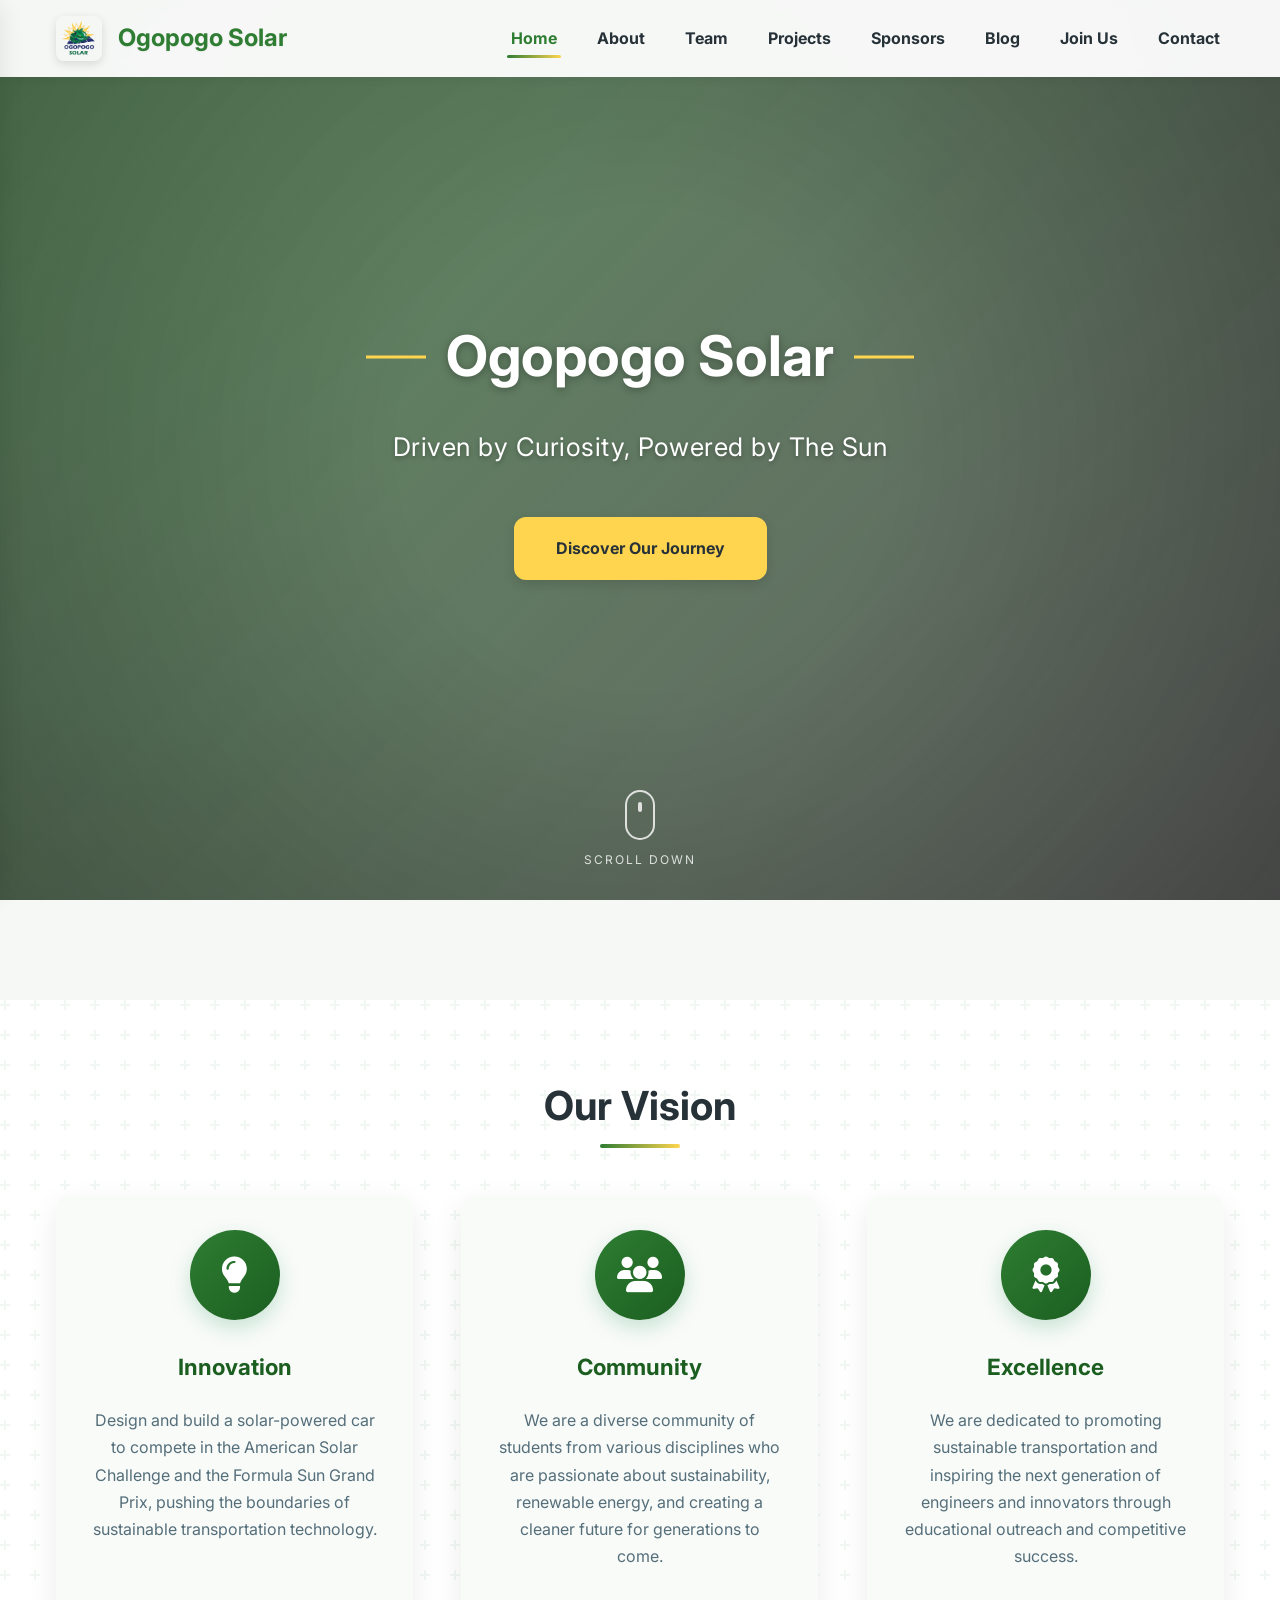
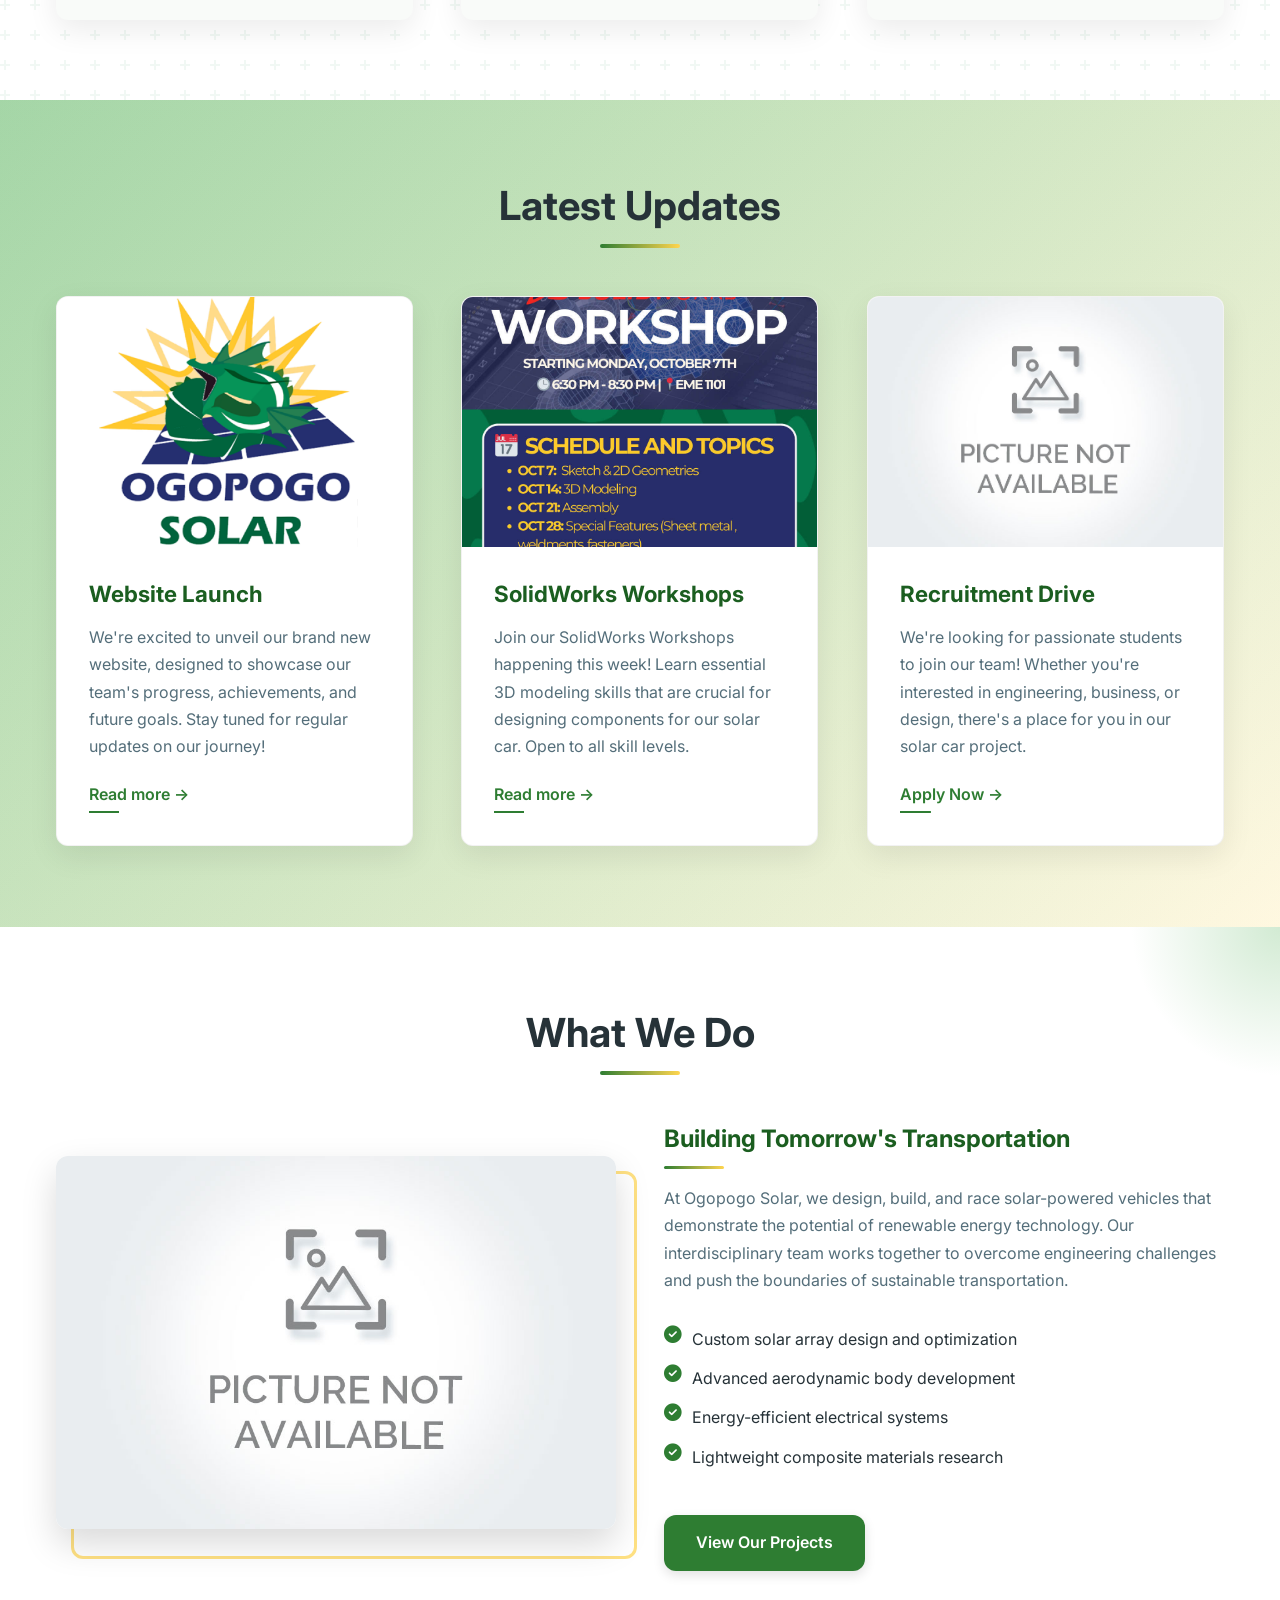
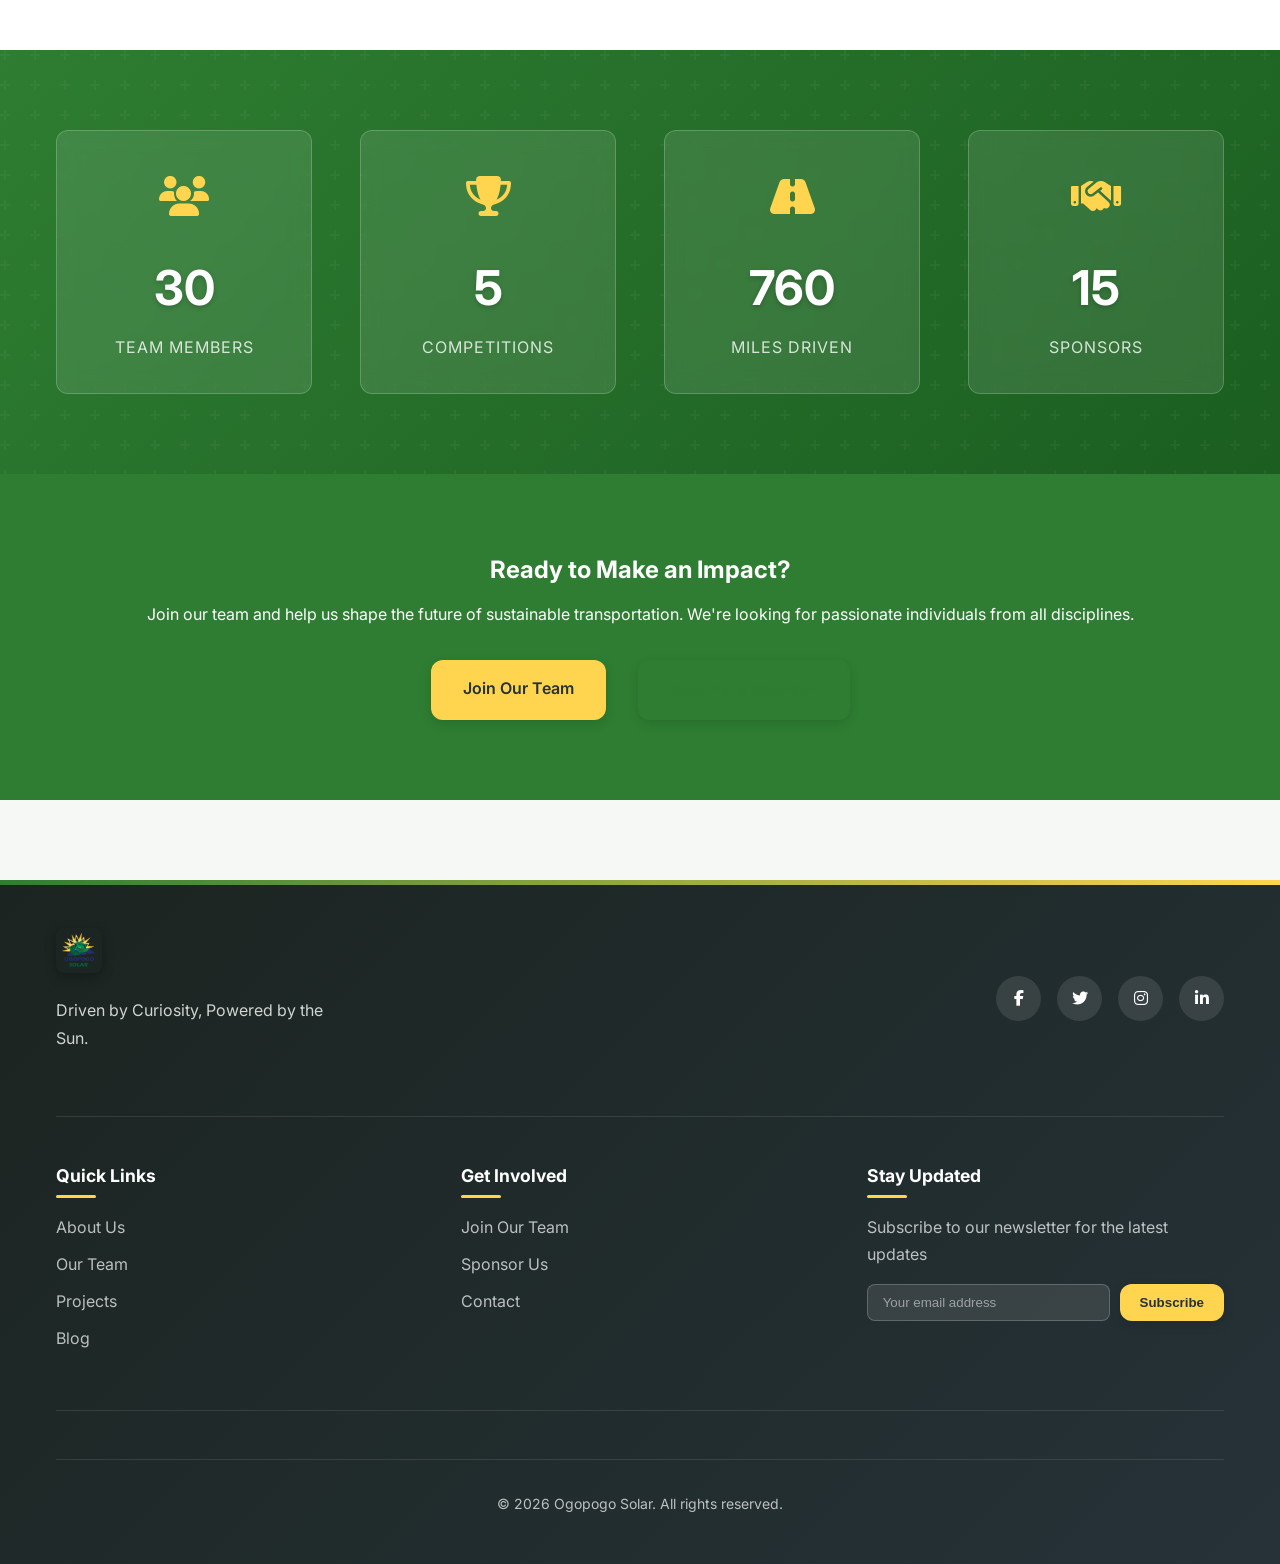
==== commit a3b463d5: "a bit more colorful" ====
--- a/index.html
+++ b/index.html
@@ -201,7 +201,7 @@
                     </div>
                     
                     <div class="update-card fade-in-section">
-                        <img src="img/update-3.jpg" alt="Upcoming">
+                        <img src="img/placeholder.jpg" alt="Upcoming">
                         <div class="update-content">
                             <h3>Recruitment Drive</h3>
                             <p>We're looking for passionate students to join our team! Whether you're interested in engineering, business, or design, there's a place for you in our solar car project.</p>
@@ -219,7 +219,7 @@
                 
                 <div class="showcase-content">
                     <div class="showcase-image fade-in-section">
-                        <img src="img/showcase-car.jpg" alt="Our Solar Car">
+                        <img src="img/placeholder.jpg" alt="Our Solar Car">
                     </div>
                     <div class="showcase-text fade-in-section">
                         <h3>Building Tomorrow's Transportation</h3>
--- a/css/style.css
+++ b/css/style.css
@@ -28,6 +28,7 @@
     --success-color: #43a047;
     --error-color: #e53935;
     
+    
     /* Font sizes */
     --font-xl: 3.5rem;
     --font-lg: 2.5rem;
@@ -182,15 +183,15 @@
     box-shadow: 0 6px 15px rgba(0, 0, 0, 0.15);
 }
 
-/* Header with glass effect and improved animations */
+/* Header with glassmorphism effect */
 .header {
     position: fixed;
     top: 0;
     left: 0;
     width: 100%;
-    background-color: rgba(255, 255, 255, 0.95);
-    backdrop-filter: blur(8px);
-    -webkit-backdrop-filter: blur(8px);
+    background-color: rgba(255, 255, 255, 0.7); /* Semi-transparent background */
+    backdrop-filter: blur(10px);
+    -webkit-backdrop-filter: blur(10px);
     box-shadow: 0 2px 15px var(--header-shadow);
     z-index: 1000;
     transition: all var(--transition-speed) ease;
@@ -198,7 +199,7 @@
 
 .header.scrolled {
     padding: 5px 0;
-    background-color: rgba(255, 255, 255, 0.98);
+    background-color: rgba(255, 255, 255, 0.85);
     box-shadow: 0 5px 25px rgba(0, 0, 0, 0.12);
 }
 
@@ -245,9 +246,10 @@
 
 .main-nav a {
     color: var(--text-dark);
-    font-weight: 600;
+    font-weight: 700; /* Increased from 600 to 700 for better visibility */
     position: relative;
     padding: 8px 4px;
+    text-shadow: 0 1px 2px rgba(255, 255, 255, 0.5); /* Light text shadow for better contrast */
 }
 
 .main-nav a:hover {
@@ -378,6 +380,37 @@
     border-left: 4px solid var(--primary-color);
 }
 
+/* Page Banner Styling - UPDATED TO REMOVE BLUR */
+.page-banner {
+    position: relative;
+    color: white;
+    padding: 120px 0 60px;
+    text-align: center;
+    overflow: hidden;
+    z-index: 1;
+    background-size: cover;
+    background-position: center;
+
+}
+
+
+
+/* Banner text styling */
+.page-banner h1 {
+    font-size: var(--font-xl);
+    margin-bottom: var(--spacing-sm);
+    text-shadow: 0 2px 4px rgba(0, 0, 0, 0.5);
+    position: relative;
+    display: inline-block;
+}
+
+.page-banner p {
+    font-size: var(--font-md);
+    max-width: 700px;
+    margin: 0 auto;
+    text-shadow: 0 2px 4px rgba(0, 0, 0, 0.5);
+}
+
 /* Enhanced Footer */
 .footer {
     background: linear-gradient(135deg, var(--background-dark) 0%, #263238 100%);
--- a/css/home.css
+++ b/css/home.css
@@ -40,7 +40,7 @@
     left: 0;
     width: 100%;
     height: 100%;
-    background: linear-gradient(135deg, rgba(30, 94, 32, 0.85) 0%, rgba(0, 0, 0, 0.7) 100%);
+    background: linear-gradient(135deg, rgba(30, 94, 32, 0.7) 0%, rgba(0, 0, 0, 0.6) 100%);
     display: flex;
     flex-direction: column;
     justify-content: center;
@@ -51,7 +51,7 @@
     z-index: 2;
 }
 
-/* Create a separate gradient overlay for visual interest */
+/* Create a separate gradient overlay for visual interest - removed blur effect */
 .overlay::before {
     content: '';
     position: absolute;
@@ -59,7 +59,7 @@
     left: 0;
     width: 100%;
     height: 100%;
-    background: radial-gradient(circle at center, transparent 30%, rgba(0, 0, 0, 0.4) 100%);
+    background: radial-gradient(circle at center, transparent 30%, rgba(0, 0, 0, 0.3) 100%);
     z-index: -1;
 }
 
@@ -229,7 +229,7 @@
     left: 0;
     width: 100%;
     height: 100%;
-    background-image: url("data:image/svg+xml,%3Csvg width='100' height='100' viewBox='0 0 100 100' xmlns='http://www.w3.org/2000/svg'%3E%3Cpath d='M11 18c3.866 0 7-3.134 7-7s-3.134-7-7-7-7 3.134-7 7 3.134 7 7 7zm48 25c3.866 0 7-3.134 7-7s-3.134-7-7-7-7 3.134-7 7 3.134 7 7 7zm-43-7c1.657 0 3-1.343 3-3s-1.343-3-3-3-3 1.343-3 3 1.343 3 3 3zm63 31c1.657 0 3-1.343 3-3s-1.343-3-3-3-3 1.343-3 3 1.343 3 3 3zM34 90c1.657 0 3-1.343 3-3s-1.343-3-3-3-3 1.343-3 3 1.343 3 3 3zm56-76c1.657 0 3-1.343 3-3s-1.343-3-3-3-3 1.343-3 3 1.343 3 3 3zM12 86c2.21 0 4-1.79 4-4s-1.79-4-4-4-4 1.79-4 4 1.79 4 4 4zm28-65c2.21 0 4-1.79 4-4s-1.79-4-4-4-4 1.79-4 4 1.79 4 4 4zm23-11c2.76 0 5-2.24 5-5s-2.24-5-5-5-5 2.24-5 5 2.24 5 5 5zm-6 60c2.21 0 4-1.79 4-4s-1.79-4-4-4-4 1.79-4 4 1.79 4 4 4zm29 22c2.76 0 5-2.24 5-5s-2.24-5-5-5-5 2.24-5 5 2.24 5 5 5zM32 63c2.76 0 5-2.24 5-5s-2.24-5-5-5-5 2.24-5 5 2.24 5 5 5zm57-13c2.76 0 5-2.24 5-5s-2.24-5-5-5-5 2.24-5 5 2.24 5 5 5zm-9-21c1.105 0 2-.895 2-2s-.895-2-2-2-2 .895-2 2 .895 2 2 2zM60 91c1.105 0 2-.895 2-2s-.895-2-2-2-2 .895-2 2 .895 2 2 2zM35 41c1.105 0 2-.895 2-2s-.895-2-2-2-2 .895-2 2 .895 2 2 2zM12 60c1.105 0 2-.895 2-2s-.895-2-2-2-2 .895-2 2 .895 2 2 2z' fill='%2338a169' fill-opacity='0.05' fill-rule='evenodd'/%3E%3C/svg%3E");
+    background-image: url("data:image/svg+xml,%3Csvg width='60' height='60' viewBox='0 0 60 60' xmlns='http://www.w3.org/2000/svg'%3E%3Cg fill='none' fill-rule='evenodd'%3E%3Cg fill='%2338a169' fill-opacity='0.07'%3E%3Cpath d='M36 34v-4h-2v4h-4v2h4v4h2v-4h4v-2h-4zm0-30V0h-2v4h-4v2h4v4h2V6h4V4h-4zM6 34v-4H4v4H0v2h4v4h2v-4h4v-2H6zM6 4V0H4v4H0v2h4v4h2V6h4V4H6z'/%3E%3C/g%3E%3C/g%3E%3C/svg%3E");
     z-index: 0;
     pointer-events: none;
 }
@@ -581,81 +581,6 @@
     }
 }
 
-/* Responsive styles */
-@media (max-width: 992px) {
-    .features-grid,
-    .updates-grid {
-        grid-template-columns: repeat(2, 1fr);
-    }
-    
-    .overlay h1::before,
-    .overlay h1::after {
-        width: 40px;
-    }
-    
-    .overlay h1::before {
-        left: -60px;
-    }
-    
-    .overlay h1::after {
-        right: -60px;
-    }
-    
-    .particle {
-        display: none;
-    }
-}
-
-@media (max-width: 768px) {
-    .overlay h1 {
-        font-size: 2.8rem;
-    }
-    
-    .overlay p {
-        font-size: 1.2rem;
-    }
-    
-    .overlay h1::before,
-    .overlay h1::after {
-        display: none;
-    }
-    
-    .scroll-indicator {
-        display: none;
-    }
-}
-
-@media (max-width: 576px) {
-    .features-grid,
-    .updates-grid {
-        grid-template-columns: 1fr;
-    }
-    
-    .overlay h1 {
-        font-size: 2.2rem;
-    }
-    
-    .overlay p {
-        font-size: 1.1rem;
-    }
-    
-    .feature-icon {
-        width: 70px;
-        height: 70px;
-    }
-    
-    .feature-icon i {
-        font-size: 28px;
-    }
-
-    
-}
-
-/* 
-Additional styling for new home page elements
-Add this to home.css
-*/
-
 /* Showcase Section */
 .showcase-section {
     padding: var(--spacing-xl) 0;
@@ -856,6 +781,10 @@
 /* Enhanced CTA Section */
 .cta-section {
     position: relative;
+    background-color: var(--primary-color);
+    color: white;
+    padding: var(--spacing-xl) 0;
+    text-align: center;
 }
 
 .cta-buttons {
@@ -986,7 +915,48 @@
 }
 
 /* Media Queries */
+@media (max-width: 992px) {
+    .features-grid,
+    .updates-grid {
+        grid-template-columns: repeat(2, 1fr);
+    }
+    
+    .overlay h1::before,
+    .overlay h1::after {
+        width: 40px;
+    }
+    
+    .overlay h1::before {
+        left: -60px;
+    }
+    
+    .overlay h1::after {
+        right: -60px;
+    }
+    
+    .particle {
+        display: none;
+    }
+}
+
 @media (max-width: 768px) {
+    .overlay h1 {
+        font-size: 2.8rem;
+    }
+    
+    .overlay p {
+        font-size: 1.2rem;
+    }
+    
+    .overlay h1::before,
+    .overlay h1::after {
+        display: none;
+    }
+    
+    .scroll-indicator {
+        display: none;
+    }
+    
     .showcase-content {
         flex-direction: column;
     }
@@ -1030,6 +1000,28 @@
 }
 
 @media (max-width: 576px) {
+    .features-grid,
+    .updates-grid {
+        grid-template-columns: 1fr;
+    }
+    
+    .overlay h1 {
+        font-size: 2.2rem;
+    }
+    
+    .overlay p {
+        font-size: 1.1rem;
+    }
+    
+    .feature-icon {
+        width: 70px;
+        height: 70px;
+    }
+    
+    .feature-icon i {
+        font-size: 28px;
+    }
+    
     .stats-grid {
         grid-template-columns: 1fr;
     }
